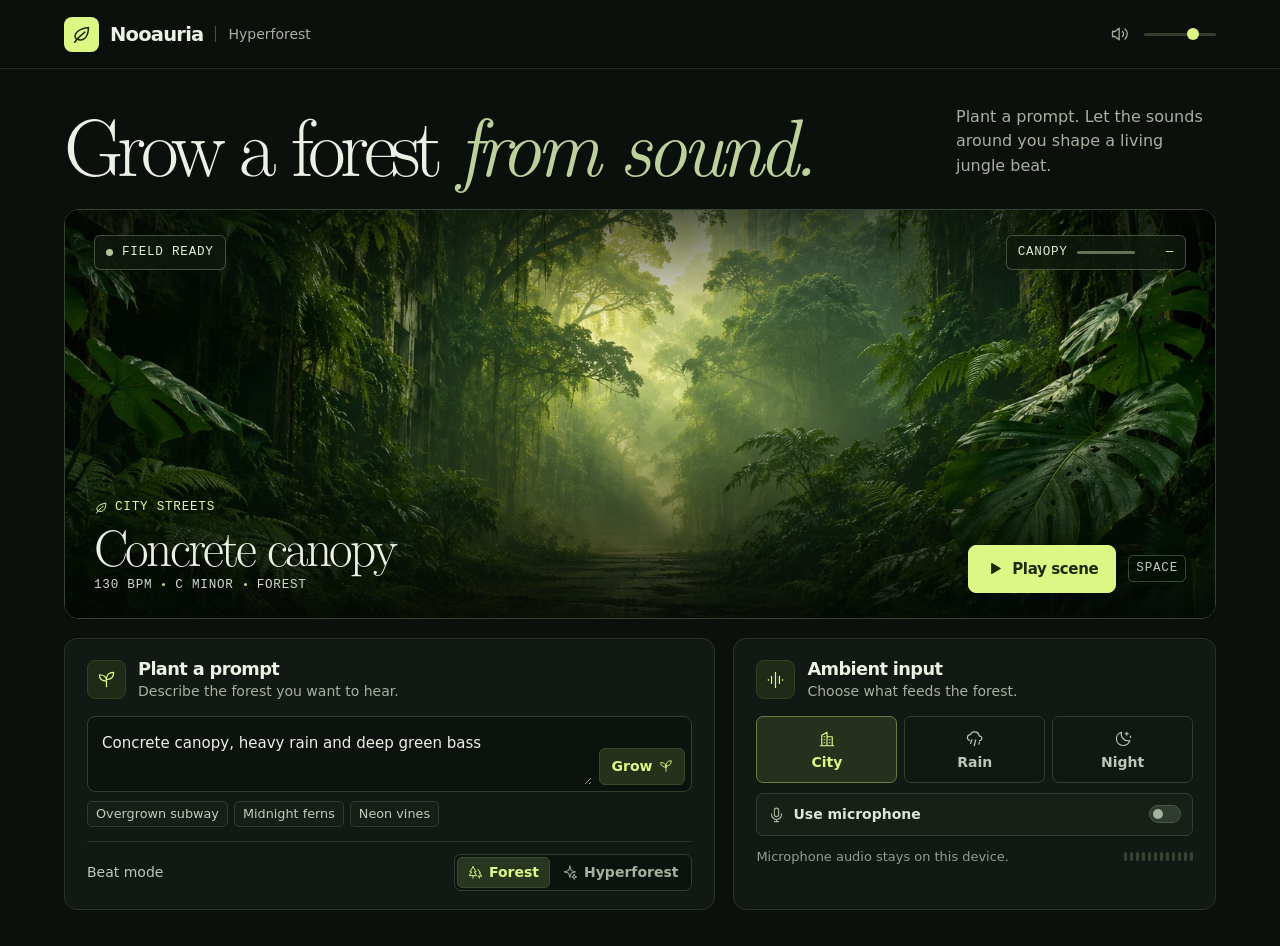
==== app/src/main/assets/web/hyperforest/index.html @ 7d936c53 "Add Hyperforest to Nooauria" ====
<!doctype html>
<html lang="en">
<head>
  <meta charset="utf-8">
  <meta name="viewport" content="width=device-width, initial-scale=1">
  <meta name="color-scheme" content="dark">
  <meta name="theme-color" content="#0c100d">
  <meta name="description" content="Grow an evolving jungle beat from a text prompt and the sounds around you.">
  <title>Hyperforest — Nooauria</title>
  <link rel="icon" href="./mark.svg" type="image/svg+xml">
  <link rel="stylesheet" href="./style.css">
  <script type="module" src="./app.js"></script>
</head>
<body>
  <svg class="symbols" xmlns="http://www.w3.org/2000/svg" aria-hidden="true">
    <symbol id="i-leaf" viewBox="0 0 24 24"><path d="M6 18c-4-5 0-11 13-13 0 11-6 15-11 13m-4 3c4-6 7-8 11-11"/></symbol>
    <symbol id="i-sound" viewBox="0 0 24 24"><path d="M11 5 6 9H3v6h3l5 4V5Zm4 4a4 4 0 0 1 0 6m3-9a8 8 0 0 1 0 12"/></symbol>
    <symbol id="i-mute" viewBox="0 0 24 24"><path d="M11 5 6 9H3v6h3l5 4V5Zm5 4 5 6m0-6-5 6"/></symbol>
    <symbol id="i-play" viewBox="0 0 24 24"><path d="m8 5 12 7-12 7V5Z" fill="currentColor" stroke-linejoin="round"/></symbol>
    <symbol id="i-pause" viewBox="0 0 24 24"><path d="M9 5v14M15 5v14" stroke-width="3" stroke-linecap="round"/></symbol>
    <symbol id="i-sprout" viewBox="0 0 24 24"><path d="M12 21v-9m0 2C12 8 8 6 3 6c0 6 4 8 9 8Zm0-2c0-6 3-9 9-9 0 6-3 9-9 9Z"/></symbol>
    <symbol id="i-wave" viewBox="0 0 24 24"><path d="M3 12v1m4-5v9m5-14v19m5-14v9m4-5v1"/></symbol>
    <symbol id="i-city" viewBox="0 0 24 24"><path d="M3 21h18M5 21V7l7-4v18m0-12h7v12M8 9h1m-1 4h1m-1 4h1m6-4h1m-1 4h1"/></symbol>
    <symbol id="i-rain" viewBox="0 0 24 24"><path d="M5 14a4 4 0 0 1 1-7.9 6 6 0 0 1 11.5 2A3 3 0 1 1 18 14M8 13l-2 5m7-5-2 8m7-5-1 3"/></symbol>
    <symbol id="i-night" viewBox="0 0 24 24"><path d="M21 14A9 9 0 0 1 10 3a9 9 0 1 0 11 11ZM17 3v4m-2-2h4m3 3v2"/></symbol>
    <symbol id="i-mic" viewBox="0 0 24 24"><rect x="9" y="3" width="6" height="12" rx="3"/><path d="M5 11v1a7 7 0 0 0 14 0v-1m-7 8v3m-3 0h6"/></symbol>
    <symbol id="i-trees" viewBox="0 0 24 24"><path d="m8 3-5 8h3l-4 6h12l-4-6h3L8 3Zm0 14v4m8-14 4 6h-2l4 5h-6m2 0v3"/></symbol>
    <symbol id="i-spark" viewBox="0 0 24 24"><path d="M11 2 9 9l-7 2 7 2 2 7 2-7 7-2-7-2-2-7Zm7 13 1 3 3 1-3 1-1 3-1-3-3-1 3-1 1-3Z"/></symbol>
  </svg>

  <header class="topbar">
    <div class="topbar-inner">
      <nav class="brand-path" aria-label="Nooauria">
        <a class="brand" href="../" aria-label="Return to Nooauria">
          <span class="brand-mark"><svg class="icon"><use href="#i-leaf"/></svg></span>
          <span>Nooauria</span>
        </a>
        <span class="instrument-name">Hyperforest</span>
      </nav>
      <div class="audio-control">
        <button type="button" id="sound-toggle" class="icon-button" aria-label="Mute audio" aria-pressed="false">
          <svg class="icon"><use id="sound-icon" href="#i-sound"/></svg>
        </button>
        <input id="volume" type="range" min="0" max="100" value="72" aria-label="Output volume">
      </div>
    </div>
  </header>

  <main class="shell">
    <section class="intro" aria-labelledby="page-title">
      <h1 id="page-title">Grow a forest <em>from sound.</em></h1>
      <p>Plant a prompt. Let the sounds around you shape a living jungle beat.</p>
    </section>

    <section class="scene" id="scene" aria-label="Sound-reactive forest">
      <div class="scene-layer city-layer"></div>
      <div class="scene-layer forest-layer"></div>
      <div class="scene-shade"></div>
      <canvas id="field-canvas" aria-hidden="true"></canvas>

      <div class="scene-top">
        <div class="field-status"><span class="status-light"></span><span id="field-status" role="status">Field ready</span></div>
        <div class="growth-display">
          <span>Canopy</span>
          <div class="growth-track" aria-hidden="true"><div id="growth-fill"></div></div>
          <span id="growth-value">—</span>
        </div>
      </div>
      <div class="scene-bottom">
        <div class="scene-info">
          <div class="scene-kicker"><svg class="icon"><use href="#i-leaf"/></svg><span id="field-input">City streets</span></div>
          <h2 id="scene-title">Concrete canopy</h2>
          <div class="scene-stats">
            <span id="scene-bpm"></span><span id="scene-key"></span><span id="scene-mode">Forest</span>
          </div>
        </div>
        <div class="transport">
          <button type="button" class="primary transport-button" id="play-button">
            <svg class="icon"><use id="play-icon" href="#i-play"/></svg><span id="play-label">Play scene</span>
          </button>
          <span class="keyboard-hint" aria-hidden="true"><kbd>Space</kbd></span>
        </div>
      </div>
    </section>
    <p id="transport-error" class="error transport-error" role="status" hidden></p>

    <div class="studio">
      <section class="panel seed-panel" aria-labelledby="seed-heading">
        <div class="panel-heading">
          <div class="panel-icon"><svg class="icon"><use href="#i-sprout"/></svg></div>
          <div><h2 id="seed-heading">Plant a prompt</h2><p>Describe the forest you want to hear.</p></div>
        </div>
        <form id="seed-form">
          <div class="seed-entry">
            <label class="sr-only" for="prompt">Forest prompt</label>
            <textarea id="prompt" rows="2" maxlength="240" placeholder="Describe your forest…" required>Concrete canopy, heavy rain and deep green bass</textarea>
            <button class="seed-button" type="submit">Grow <svg class="icon"><use href="#i-sprout"/></svg></button>
          </div>
          <div class="prompt-presets" aria-label="Example prompts">
            <button type="button" data-prompt="An overgrown subway in a thunderstorm, heavy bass and chopped breaks">Overgrown subway</button>
            <button type="button" data-prompt="Bioluminescent ferns at midnight, soft birdsong and a deep rolling bass">Midnight ferns</button>
            <button type="button" data-prompt="Neon vines across the city, rapid jungle breaks and bright synths">Neon vines</button>
          </div>
        </form>
        <div class="mode-row">
          <span class="control-label" id="mode-label">Beat mode</span>
          <div class="mode-switch" role="group" aria-labelledby="mode-label">
            <button type="button" data-mode="forest" aria-pressed="true"><svg class="icon"><use href="#i-trees"/></svg>Forest</button>
            <button type="button" data-mode="hyperforest" aria-pressed="false"><svg class="icon"><use href="#i-spark"/></svg>Hyperforest</button>
          </div>
        </div>
      </section>

      <section class="panel input-panel" aria-labelledby="input-heading">
        <div class="panel-heading">
          <div class="panel-icon"><svg class="icon"><use href="#i-wave"/></svg></div>
          <div><h2 id="input-heading">Ambient input</h2><p>Choose what feeds the forest.</p></div>
        </div>
        <div class="sources" role="group" aria-label="Ambient input source">
          <button type="button" class="source" data-input="city" aria-pressed="true"><svg class="icon"><use href="#i-city"/></svg><span>City</span></button>
          <button type="button" class="source" data-input="rain" aria-pressed="false"><svg class="icon"><use href="#i-rain"/></svg><span>Rain</span></button>
          <button type="button" class="source" data-input="night" aria-pressed="false"><svg class="icon"><use href="#i-night"/></svg><span>Night</span></button>
        </div>

        <button type="button" id="mic-button" class="mic-button" data-input="mic" aria-pressed="false">
          <span class="mic-label"><svg class="icon"><use href="#i-mic"/></svg><span>Use microphone</span></span>
          <span id="mic-switch" class="switch" aria-hidden="true"></span>
        </button>
        <div class="input-details">
          <span id="input-description">Microphone audio stays on this device.</span>
          <div id="input-meter" class="input-meter" aria-hidden="true"><i></i><i></i><i></i><i></i><i></i><i></i><i></i><i></i><i></i><i></i><i></i><i></i></div>
        </div>
        <p id="input-error" class="error" role="status" hidden></p>
      </section>
    </div>
    <p class="sr-only" id="announcement" role="status"></p>
  </main>
</body>
</html>
---- app/src/main/assets/web/hyperforest/style.css ----
@font-face {
  font-family: "Canopy Serif";
  src: url("./lmroman17-regular.otf") format("opentype");
  font-style: normal;
  font-weight: 400;
  font-display: swap;
}

@font-face {
  font-family: "Canopy Serif";
  src: url("./lmroman12-italic.otf") format("opentype");
  font-style: italic;
  font-weight: 400;
  font-display: swap;
}

:root {
  color-scheme: dark;
  --bg: #0c100d;
  --panel: #121813;
  --field: #0c120d;
  --line: #29322a;
  --ink: #edf0e5;
  --muted: #a8b0a1;
  --subtle: #929d8f;
  --lime: #ddf784;
  --lime-ink: #20290f;
  --serif: "Canopy Serif", Georgia, serif;
  --mono: "SFMono-Regular", Consolas, "Liberation Mono", monospace;
  --sans: "Inter", "Segoe UI", system-ui, sans-serif;
}

*, *::before, *::after { box-sizing: border-box; }
body { margin: 0; min-width: 280px; background: var(--bg); color: var(--ink); font-family: var(--sans); }
button, input, textarea { font: inherit; }
button { color: inherit; cursor: pointer; }
button:disabled { cursor: wait; opacity: .65; }
button:focus-visible, a:focus-visible, textarea:focus-visible, input:focus-visible {
  outline: 2px solid var(--lime);
  outline-offset: 3px;
}
button, a, input { -webkit-tap-highlight-color: transparent; }
[hidden] { display: none !important; }
.symbols { position: absolute; width: 0; height: 0; overflow: hidden; }
.icon { flex: none; width: 20px; height: 20px; fill: none; stroke: currentColor; stroke-width: 1.55; stroke-linecap: round; stroke-linejoin: round; }
.sr-only { position: absolute; width: 1px; height: 1px; margin: -1px; padding: 0; overflow: hidden; clip-path: inset(50%); white-space: nowrap; }

.topbar { border-bottom: 1px solid #202821; }
.topbar-inner, .shell { max-width: 1440px; margin: 0 auto; padding-inline: clamp(22px, 5vw, 74px); }
.topbar-inner { display: flex; align-items: center; justify-content: space-between; min-height: 68px; }
.brand-path { display: flex; align-items: center; gap: 12px; }
.brand { display: inline-flex; align-items: center; gap: 11px; color: var(--ink); text-decoration: none; font-weight: 700; letter-spacing: -.04em; font-size: 1.22rem; }
.brand:hover { color: var(--lime); }
.instrument-name { border-left: 1px solid #46533f; padding-left: 12px; color: var(--muted); font-size: .875rem; }
.brand-mark { color: var(--lime-ink); background: var(--lime); width: 35px; height: 35px; display: grid; place-items: center; border-radius: 8px; }
.brand-mark .icon { width: 22px; height: 22px; stroke-width: 1.7; }
.audio-control { display: flex; align-items: center; gap: 6px; }
.icon-button { display: grid; place-items: center; width: 36px; height: 36px; padding: 0; border: 0; border-radius: 7px; background: transparent; color: var(--muted); }
.icon-button:hover { color: var(--lime); background: #1b2319; }
#volume { width: 72px; margin: 0; cursor: pointer; accent-color: var(--lime); }
#volume::-webkit-slider-runnable-track { background: #333e2d; height: 3px; border-radius: 3px; }
#volume::-webkit-slider-thumb { appearance: none; margin-top: -5px; }
#volume { appearance: none; height: 26px; background: transparent; }
#volume::-webkit-slider-thumb { width: 12px; height: 12px; background: var(--lime); border-radius: 50%; }
#volume::-moz-range-track { background: #333e2d; height: 3px; border-radius: 3px; }
#volume::-moz-range-thumb { width: 12px; height: 12px; background: var(--lime); border: 0; border-radius: 50%; }

.shell { padding-bottom: 36px; }
.intro { min-height: 140px; display: flex; justify-content: space-between; align-items: flex-end; gap: 26px; padding: 29px 0 27px; }
.intro h1 { margin: 0; font: 400 clamp(3.1rem, 6.4vw, 6.1rem)/.95 var(--serif); letter-spacing: -.07em; }
.intro h1 em { color: #bed09b; font-weight: 400; }
.intro p { max-width: 260px; margin: 0 0 4px; font-size: 1rem; line-height: 1.53; color: var(--muted); text-wrap: pretty; }

.scene { --canopy: .9; position: relative; isolation: isolate; height: clamp(365px, 32vw, 444px); border: 1px solid #354234; border-radius: 15px; overflow: hidden; background: #17251a; }
.scene-layer, .scene-shade, #field-canvas { position: absolute; inset: 0; width: 100%; height: 100%; }
.scene-layer { background-size: cover; background-position: center 54%; }
.city-layer { z-index: -4; background-color: #172726; background-image: url("./city.webp"); }
.forest-layer { z-index: -3; opacity: var(--canopy); background-color: #293c20; background-image: url("./forest.webp"); }
.scene-shade { z-index: -2; background: linear-gradient(0deg, rgba(3, 8, 4, .91), rgba(4, 10, 5, .62) 19%, transparent 53%), linear-gradient(180deg, rgba(4, 10, 5, .64), transparent 27%), linear-gradient(90deg, rgba(4, 10, 5, .29), transparent 40%); }
#field-canvas { z-index: -1; pointer-events: none; }
.scene-top, .scene-bottom { position: absolute; left: 29px; right: 29px; display: flex; justify-content: space-between; }
.scene-top { top: 25px; gap: 8px; align-items: flex-start; }
.field-status, .growth-display { display: flex; align-items: center; gap: 9px; border: 1px solid #d8eac845; border-radius: 6px; background: #10190ed1; min-height: 35px; color: #e5ecd9; padding: 0 11px; }
.field-status, .growth-display, .scene-kicker, .scene-stats, .keyboard-hint { font-family: var(--mono); font-size: .79rem; line-height: 1; letter-spacing: .06em; text-transform: uppercase; }
.status-light { width: 7px; height: 7px; border-radius: 50%; background: #b3c598; }
.scene[data-playing="true"] .status-light { background: var(--lime); box-shadow: 0 0 11px #d8ff74a2; }
.growth-display { color: #dde9d2; }
.growth-track { width: 58px; height: 3px; border-radius: 3px; background: #637255; overflow: hidden; }
#growth-fill { width: 0; height: 100%; background: var(--lime); }
#growth-value { min-width: 4ch; text-align: right; color: var(--lime); }
.scene-bottom { align-items: flex-end; gap: 18px; bottom: 25px; }
.scene-info { min-width: 0; }
.scene-kicker { display: flex; align-items: center; gap: 6px; color: #e0f4b2; }
.scene-kicker .icon { width: 15px; height: 15px; }
.scene h2 { margin: 6px 0 7px; font: 400 clamp(2.3rem, 4vw, 4rem)/.95 var(--serif); letter-spacing: -.055em; overflow-wrap: anywhere; text-wrap: balance; }
.scene-stats { display: flex; align-items: center; gap: 10px; flex-wrap: wrap; color: #d0d9ca; line-height: 1.25; }
.scene-stats span:empty { display: none; }
.scene-stats span:not(:empty) + span::before { content: ""; display: inline-block; width: 3px; height: 3px; margin-right: 10px; border-radius: 50%; background: #c2d49b; vertical-align: middle; }
.transport { display: flex; align-items: center; flex-shrink: 0; gap: 12px; }
.primary { background: var(--lime); color: var(--lime-ink); border: 1px solid var(--lime); }
.primary:hover { background: #ebffa6; border-color: #ebffa6; }
.transport-button { display: inline-flex; align-items: center; justify-content: center; gap: 9px; min-width: 142px; min-height: 48px; padding: 0 17px; font-size: .94rem; font-weight: 700; letter-spacing: -.025em; border-radius: 8px; }
.transport-button .icon { width: 17px; height: 17px; }
.keyboard-hint { color: #c1cbb6; }
.keyboard-hint kbd { display: inline-block; font: inherit; padding: 6px 7px; border: 1px solid #d2e4c043; border-radius: 5px; }

.studio { display: grid; grid-template-columns: minmax(0, 1.35fr) minmax(0, 1fr); gap: 18px; margin-top: 19px; }
.panel { background: var(--panel); border: 1px solid var(--line); border-radius: 13px; padding: 20px 22px 18px; min-width: 0; }
.panel-heading { display: flex; align-items: center; gap: 12px; margin-bottom: 15px; }
.panel-icon { display: grid; place-items: center; flex: 0 0 39px; height: 39px; background: #202a17; color: var(--lime); border: 1px solid #343f26; border-radius: 8px; }
.panel-icon .icon { width: 19px; height: 19px; }
.panel h2 { margin: 0 0 3px; font-size: 1.11rem; line-height: 1.13; letter-spacing: -.035em; font-weight: 650; }
.panel p:not(.error) { margin: 0; color: var(--muted); font-size: .875rem; line-height: 1.35; }
.seed-entry { display: flex; gap: 7px; background: var(--field); border: 1px solid #333e33; border-radius: 8px; padding: 6px; align-items: stretch; }
.seed-entry:focus-within { border-color: #91a663; }
.seed-entry textarea { display: block; width: 100%; min-width: 0; min-height: 43px; resize: vertical; margin: 0; background: none; border: 0; color: var(--ink); font-size: .94rem; line-height: 1.4; padding: 10px 8px; }
.seed-entry textarea:focus { outline: none; }
.seed-entry textarea::placeholder { color: var(--subtle); }
.seed-button { display: inline-flex; align-items: center; gap: 7px; align-self: flex-end; color: var(--lime); background: #26311c; border: 1px solid #3a4929; border-radius: 6px; font-weight: 640; font-size: .875rem; padding: 0 11px; height: 37px; }
.seed-button .icon { height: 14px; width: 14px; }
.seed-button:hover { border-color: #72864c; background: #334124; }
.prompt-presets { display: flex; flex-wrap: wrap; gap: 6px; margin-top: 9px; }
.prompt-presets button { color: #c2cbbc; background: #171e17; border: 1px solid #303a30; border-radius: 5px; padding: 5px 8px; font-size: .8rem; line-height: 1.1; }
.prompt-presets button:hover { color: var(--lime); border-color: #69784d; }
.mode-row { display: flex; justify-content: space-between; align-items: center; gap: 10px; border-top: 1px solid #283228; padding-top: 12px; margin-top: 14px; }
.control-label { color: #bfc8ba; font-size: .875rem; font-weight: 500; }
.mode-switch { display: flex; gap: 2px; border: 1px solid #313d2e; border-radius: 7px; background: var(--field); padding: 2px; }
.mode-switch button { display: flex; align-items: center; gap: 6px; min-height: 31px; padding: 0 10px; border-radius: 5px; color: var(--muted); border: 1px solid transparent; background: transparent; font-size: .875rem; font-weight: 550; }
.mode-switch button:hover { color: var(--lime); }
.mode-switch button[aria-pressed="true"] { color: var(--lime); background: #28351f; border-color: #3c4b2d; }
.mode-switch .icon { width: 15px; height: 15px; }

.sources { display: grid; grid-template-columns: repeat(3, minmax(0, 1fr)); gap: 7px; margin-bottom: 10px; }
.source { display: flex; flex-direction: column; align-items: center; justify-content: center; gap: 7px; min-height: 67px; padding: 5px; color: #bcc7b9; background: #111811; border: 1px solid #313b31; border-radius: 7px; font-size: .875rem; line-height: 1; font-weight: 560; }
.source:hover { color: var(--lime); border-color: #69784d; }
.source[aria-pressed="true"] { background: #26311d; color: var(--lime); border-color: #687c41; }
.source .icon { height: 18px; width: 18px; }
.mic-button { display: flex; justify-content: space-between; align-items: center; gap: 10px; min-height: 43px; width: 100%; padding: 0 11px; border: 1px solid #343d33; border-radius: 7px; color: #dce5d8; background: #171f17; font-size: .875rem; font-weight: 550; text-align: left; }
.mic-button:hover { border-color: #687951; }
.mic-label { display: inline-flex; align-items: center; gap: 8px; }
.mic-label .icon { width: 17px; height: 17px; color: #a8b79d; }
.switch { width: 32px; height: 18px; background: #303b30; border: 1px solid #485746; border-radius: 10px; }
.switch::before { content: ""; display: block; margin: 3px; width: 10px; height: 10px; border-radius: 50%; background: #a5b2a0; transition: transform .18s ease; }
.mic-button[aria-pressed="true"] .switch { background: #52633b; border-color: #879e62; }
.mic-button[aria-pressed="true"] .switch::before { background: var(--lime); transform: translateX(14px); }
.input-details { display: flex; justify-content: space-between; align-items: center; gap: 12px; padding-top: 12px; color: var(--subtle); font-size: .81rem; line-height: 1.35; }
.input-meter { display: flex; align-items: center; gap: 3px; }
.input-meter i { width: 3px; height: 9px; border-radius: 2px; background: #364234; }
.input-meter i.active { background: #b1ce70; box-shadow: 0 0 6px #b1ce7040; }
.error { margin: 10px 0 0; font-size: .875rem; color: #ffd7a3; line-height: 1.4; }
.transport-error { padding: 10px 12px; border: 1px solid #635439; border-radius: 6px; background: #2b2314; }

@media (max-width: 900px) {
  .intro { gap: 18px; }
  .intro p { max-width: 220px; }
  .studio { gap: 12px; }
  .panel { padding-inline: 16px; }
  .input-details { gap: 7px; }
}

@media (max-width: 720px) {
  .topbar-inner { min-height: 59px; }
  .intro { min-height: 0; display: block; padding: 25px 0 22px; }
  .intro h1 { max-width: 12ch; font-size: clamp(3.1rem, 10vw, 4.7rem); }
  .intro p { max-width: 370px; margin: 11px 0 0; }
  .scene { height: clamp(330px, 65vw, 410px); }
  .scene-top, .scene-bottom { left: 15px; right: 15px; }
  .scene-top { top: 15px; }
  .scene-bottom { bottom: 16px; }
  .keyboard-hint { display: none; }
  .studio { grid-template-columns: 1fr; margin-top: 13px; }
}

@media (max-width: 430px) {
  .topbar-inner, .shell { padding-inline: 15px; }
  .brand-path, .brand { gap: 7px; }
  .instrument-name { padding-left: 7px; }
  #volume { width: 47px; }
  .scene-layer { background-position: 55% 50%; }
  .scene-bottom { flex-direction: column; align-items: flex-start; gap: 14px; }
  .scene h2 { font-size: clamp(2rem, 10vw, 2.75rem); }
  .transport-button { min-height: 42px; min-width: 123px; }
  .growth-track { width: 35px; }
  .field-status, .growth-display { padding-inline: 8px; gap: 6px; font-size: .75rem; }
  .mode-row { gap: 6px; }
  .mode-switch button { padding-inline: 7px; }
}

@media (prefers-reduced-motion: reduce) {
  *, *::before, *::after { transition-duration: 0s !important; }
}

@media (max-width: 350px) {
  .brand { font-size: 1.06rem; }
  .brand-mark { width: 29px; height: 29px; }
  .instrument-name { font-size: .8rem; }
  .audio-control { gap: 3px; }
  .audio-control .icon-button { width: 30px; }
  #volume { width: 30px; }
}
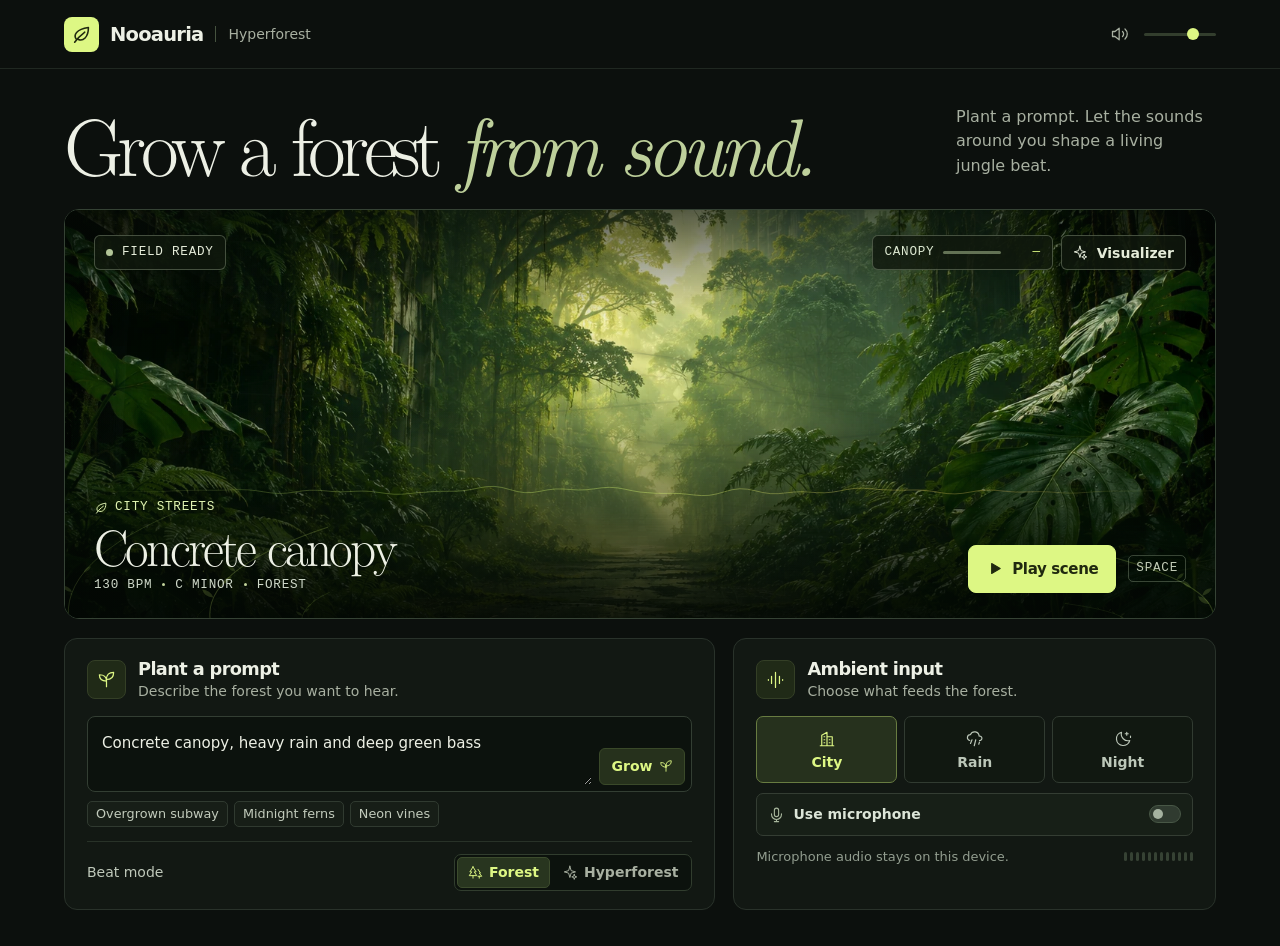
==== commit ac5f106f: "Add audio-reactive Hyperforest shader" ====
--- a/app/src/main/assets/web/hyperforest/index.html
+++ b/app/src/main/assets/web/hyperforest/index.html
@@ -55,15 +55,27 @@
     <section class="scene" id="scene" aria-label="Sound-reactive forest">
       <div class="scene-layer city-layer"></div>
       <div class="scene-layer forest-layer"></div>
+      <canvas id="auriscape-canvas" aria-hidden="true"></canvas>
       <div class="scene-shade"></div>
       <canvas id="field-canvas" aria-hidden="true"></canvas>
 
       <div class="scene-top">
         <div class="field-status"><span class="status-light"></span><span id="field-status" role="status">Field ready</span></div>
-        <div class="growth-display">
-          <span>Canopy</span>
-          <div class="growth-track" aria-hidden="true"><div id="growth-fill"></div></div>
-          <span id="growth-value">—</span>
+        <div class="scene-controls">
+          <div class="growth-display">
+            <span>Canopy</span>
+            <div class="growth-track" aria-hidden="true"><div id="growth-fill"></div></div>
+            <span id="growth-value">—</span>
+          </div>
+          <button class="visualizer-toggle" id="visualizer-toggle" type="button" aria-pressed="false" aria-controls="visualizer-signals">
+            <svg class="icon" aria-hidden="true"><use href="#i-spark"/></svg>Visualizer
+          </button>
+          <div class="visualizer-signals" id="visualizer-signals" hidden>
+            <label for="ambient-signal">Ambient</label>
+            <meter id="ambient-signal" min="0" max="1" value="0"></meter>
+            <label for="auriscape-signal">Auriscape</label>
+            <meter id="auriscape-signal" min="0" max="1" value="0"></meter>
+          </div>
         </div>
       </div>
       <div class="scene-bottom">
--- a/app/src/main/assets/web/hyperforest/style.css
+++ b/app/src/main/assets/web/hyperforest/style.css
@@ -72,16 +72,43 @@
 .intro p { max-width: 260px; margin: 0 0 4px; font-size: 1rem; line-height: 1.53; color: var(--muted); text-wrap: pretty; }
 
 .scene { --canopy: .9; position: relative; isolation: isolate; height: clamp(365px, 32vw, 444px); border: 1px solid #354234; border-radius: 15px; overflow: hidden; background: #17251a; }
-.scene-layer, .scene-shade, #field-canvas { position: absolute; inset: 0; width: 100%; height: 100%; }
+.scene[data-visualizer="true"] { height: clamp(420px, 68vh, 660px); border-color: #64744b; }
+.scene-layer, .scene-shade, #auriscape-canvas, #field-canvas { position: absolute; inset: 0; width: 100%; height: 100%; }
 .scene-layer { background-size: cover; background-position: center 54%; }
-.city-layer { z-index: -4; background-color: #172726; background-image: url("./city.webp"); }
-.forest-layer { z-index: -3; opacity: var(--canopy); background-color: #293c20; background-image: url("./forest.webp"); }
+.city-layer { z-index: -5; background-color: #172726; background-image: url("./city.webp"); }
+.forest-layer { z-index: -4; opacity: var(--canopy); background-color: #293c20; background-image: url("./forest.webp"); }
+#auriscape-canvas { z-index: -3; pointer-events: none; }
 .scene-shade { z-index: -2; background: linear-gradient(0deg, rgba(3, 8, 4, .91), rgba(4, 10, 5, .62) 19%, transparent 53%), linear-gradient(180deg, rgba(4, 10, 5, .64), transparent 27%), linear-gradient(90deg, rgba(4, 10, 5, .29), transparent 40%); }
 #field-canvas { z-index: -1; pointer-events: none; }
 .scene-top, .scene-bottom { position: absolute; left: 29px; right: 29px; display: flex; justify-content: space-between; }
 .scene-top { top: 25px; gap: 8px; align-items: flex-start; }
-.field-status, .growth-display { display: flex; align-items: center; gap: 9px; border: 1px solid #d8eac845; border-radius: 6px; background: #10190ed1; min-height: 35px; color: #e5ecd9; padding: 0 11px; }
+.scene-controls { position: relative; display: flex; flex-wrap: wrap; justify-content: flex-end; gap: 8px; }
+.field-status, .growth-display, .visualizer-toggle { display: flex; align-items: center; gap: 9px; border: 1px solid #d8eac845; border-radius: 6px; background: #10190ed1; min-height: 35px; color: #e5ecd9; padding: 0 11px; white-space: nowrap; }
 .field-status, .growth-display, .scene-kicker, .scene-stats, .keyboard-hint { font-family: var(--mono); font-size: .79rem; line-height: 1; letter-spacing: .06em; text-transform: uppercase; }
+.visualizer-toggle { font-size: .875rem; font-weight: 600; }
+.visualizer-toggle .icon { width: 15px; height: 15px; }
+.visualizer-toggle:hover, .visualizer-toggle[aria-pressed="true"] { color: var(--lime); background: #26331cf0; border-color: #a1b7669e; }
+.visualizer-signals {
+  position: absolute;
+  top: calc(100% + 8px);
+  right: 0;
+  display: grid;
+  grid-template-columns: 1fr 64px;
+  align-items: center;
+  gap: 9px 13px;
+  padding: 10px 11px;
+  border: 1px solid #d8eac845;
+  border-radius: 6px;
+  background: #10190ee8;
+  color: var(--ink);
+  font: .81rem/1.2 var(--mono);
+}
+.visualizer-signals meter { width: 100%; height: 6px; border: 0; border-radius: 3px; background: #455241; }
+.visualizer-signals meter::-webkit-meter-bar { border: 0; background: #455241; box-shadow: none; }
+.visualizer-signals meter::-webkit-meter-optimum-value { border-radius: 3px; background: var(--signal); }
+.visualizer-signals meter::-moz-meter-bar { border-radius: 3px; background: var(--signal); }
+#ambient-signal { --signal: #83ddbc; }
+#auriscape-signal { --signal: #e4ec90; }
 .status-light { width: 7px; height: 7px; border-radius: 50%; background: #b3c598; }
 .scene[data-playing="true"] .status-light { background: var(--lime); box-shadow: 0 0 11px #d8ff74a2; }
 .growth-display { color: #dde9d2; }
@@ -182,6 +209,7 @@
   .transport-button { min-height: 42px; min-width: 123px; }
   .growth-track { width: 35px; }
   .field-status, .growth-display { padding-inline: 8px; gap: 6px; font-size: .75rem; }
+  .scene-controls { flex-direction: column; align-items: flex-end; }
   .mode-row { gap: 6px; }
   .mode-switch button { padding-inline: 7px; }
 }
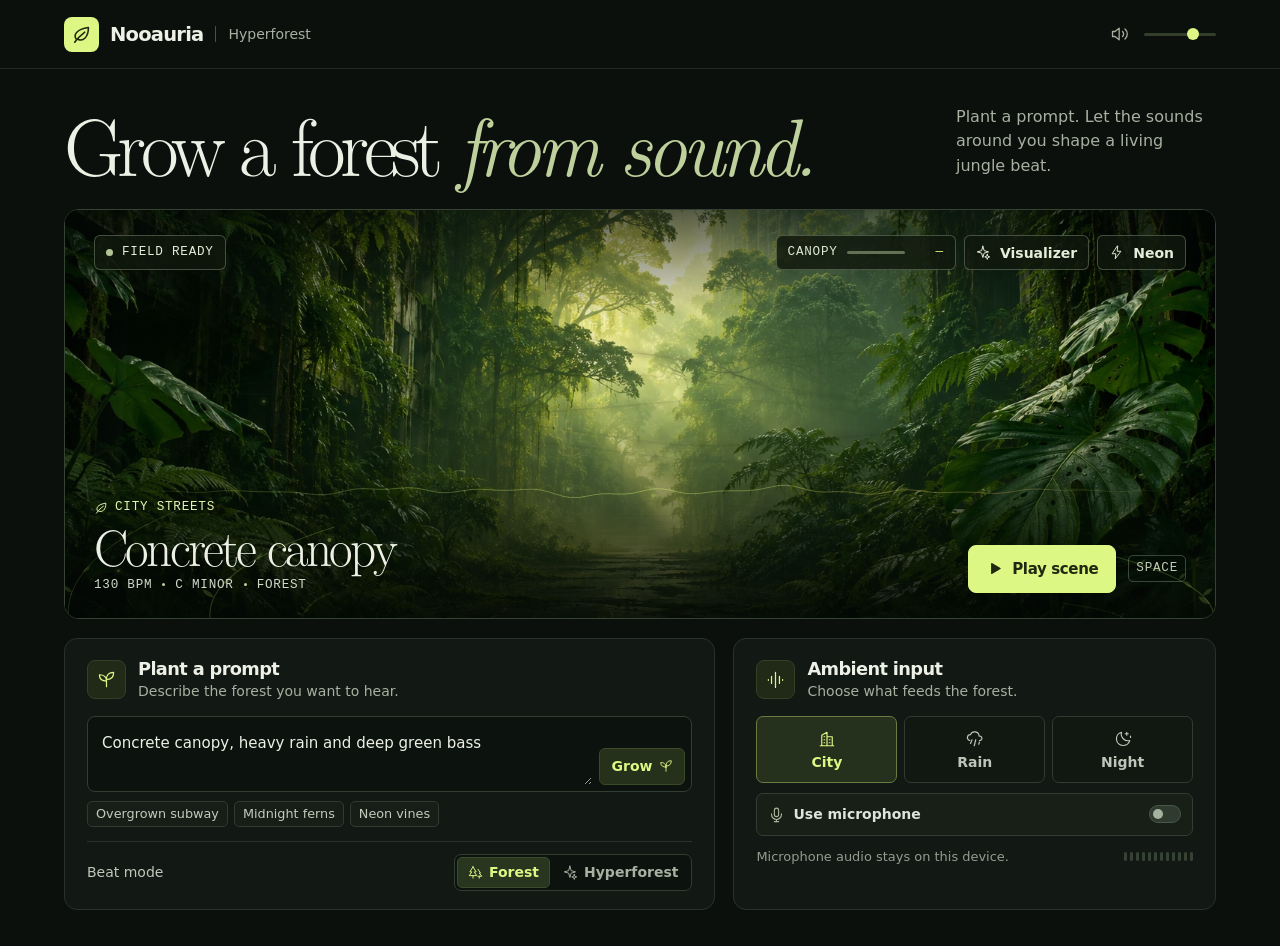
==== commit ee4500f8: "Add beat-synced Neon ecosystem to Hyperforest" ====
--- a/app/src/main/assets/web/hyperforest/index.html
+++ b/app/src/main/assets/web/hyperforest/index.html
@@ -26,6 +26,7 @@
     <symbol id="i-mic" viewBox="0 0 24 24"><rect x="9" y="3" width="6" height="12" rx="3"/><path d="M5 11v1a7 7 0 0 0 14 0v-1m-7 8v3m-3 0h6"/></symbol>
     <symbol id="i-trees" viewBox="0 0 24 24"><path d="m8 3-5 8h3l-4 6h12l-4-6h3L8 3Zm0 14v4m8-14 4 6h-2l4 5h-6m2 0v3"/></symbol>
     <symbol id="i-spark" viewBox="0 0 24 24"><path d="M11 2 9 9l-7 2 7 2 2 7 2-7 7-2-7-2-2-7Zm7 13 1 3 3 1-3 1-1 3-1-3-3-1 3-1 1-3Z"/></symbol>
+    <symbol id="i-bolt" viewBox="0 0 24 24"><path d="m13 2-8 12h6l-1 8 9-12h-6l1-8Z"/></symbol>
   </svg>
 
   <header class="topbar">
@@ -67,9 +68,15 @@
             <div class="growth-track" aria-hidden="true"><div id="growth-fill"></div></div>
             <span id="growth-value">—</span>
           </div>
-          <button class="visualizer-toggle" id="visualizer-toggle" type="button" aria-pressed="false" aria-controls="visualizer-signals">
-            <svg class="icon" aria-hidden="true"><use href="#i-spark"/></svg>Visualizer
-          </button>
+          <div class="visualizer-buttons">
+            <button class="visualizer-toggle" id="visualizer-toggle" type="button" aria-pressed="false" aria-controls="visualizer-signals">
+              <svg class="icon" aria-hidden="true"><use href="#i-spark"/></svg>Visualizer
+            </button>
+            <button class="visualizer-toggle neon-toggle" id="neon-toggle" type="button" aria-pressed="false" aria-describedby="neon-description">
+              <svg class="icon" aria-hidden="true"><use href="#i-bolt"/></svg>Neon
+            </button>
+            <span class="sr-only" id="neon-description">Beat-synced neon trails and flashes.</span>
+          </div>
           <div class="visualizer-signals" id="visualizer-signals" hidden>
             <label for="ambient-signal">Ambient</label>
             <meter id="ambient-signal" min="0" max="1" value="0"></meter>
--- a/app/src/main/assets/web/hyperforest/style.css
+++ b/app/src/main/assets/web/hyperforest/style.css
@@ -73,8 +73,10 @@
 
 .scene { --canopy: .9; position: relative; isolation: isolate; height: clamp(365px, 32vw, 444px); border: 1px solid #354234; border-radius: 15px; overflow: hidden; background: #17251a; }
 .scene[data-visualizer="true"] { height: clamp(420px, 68vh, 660px); border-color: #64744b; }
+.scene[data-neon="true"] { border-color: #a46ca9; }
 .scene-layer, .scene-shade, #auriscape-canvas, #field-canvas { position: absolute; inset: 0; width: 100%; height: 100%; }
 .scene-layer { background-size: cover; background-position: center 54%; }
+.scene[data-neon="true"] .scene-layer { filter: brightness(.77) saturate(.88); }
 .city-layer { z-index: -5; background-color: #172726; background-image: url("./city.webp"); }
 .forest-layer { z-index: -4; opacity: var(--canopy); background-color: #293c20; background-image: url("./forest.webp"); }
 #auriscape-canvas { z-index: -3; pointer-events: none; }
@@ -83,11 +85,14 @@
 .scene-top, .scene-bottom { position: absolute; left: 29px; right: 29px; display: flex; justify-content: space-between; }
 .scene-top { top: 25px; gap: 8px; align-items: flex-start; }
 .scene-controls { position: relative; display: flex; flex-wrap: wrap; justify-content: flex-end; gap: 8px; }
+.visualizer-buttons { display: flex; gap: 8px; }
 .field-status, .growth-display, .visualizer-toggle { display: flex; align-items: center; gap: 9px; border: 1px solid #d8eac845; border-radius: 6px; background: #10190ed1; min-height: 35px; color: #e5ecd9; padding: 0 11px; white-space: nowrap; }
 .field-status, .growth-display, .scene-kicker, .scene-stats, .keyboard-hint { font-family: var(--mono); font-size: .79rem; line-height: 1; letter-spacing: .06em; text-transform: uppercase; }
 .visualizer-toggle { font-size: .875rem; font-weight: 600; }
 .visualizer-toggle .icon { width: 15px; height: 15px; }
 .visualizer-toggle:hover, .visualizer-toggle[aria-pressed="true"] { color: var(--lime); background: #26331cf0; border-color: #a1b7669e; }
+.neon-toggle:hover, .neon-toggle[aria-pressed="true"] { color: #ffe0f5; background: #412044; border-color: #d180ce; }
+.neon-toggle[aria-pressed="true"] .icon { filter: drop-shadow(0 0 4px #f476df); }
 .visualizer-signals {
   position: absolute;
   top: calc(100% + 8px);
@@ -225,4 +230,6 @@
   .audio-control { gap: 3px; }
   .audio-control .icon-button { width: 30px; }
   #volume { width: 30px; }
-}
+  .scene-top { flex-wrap: wrap; }
+  .scene-controls { margin-left: auto; }
+}
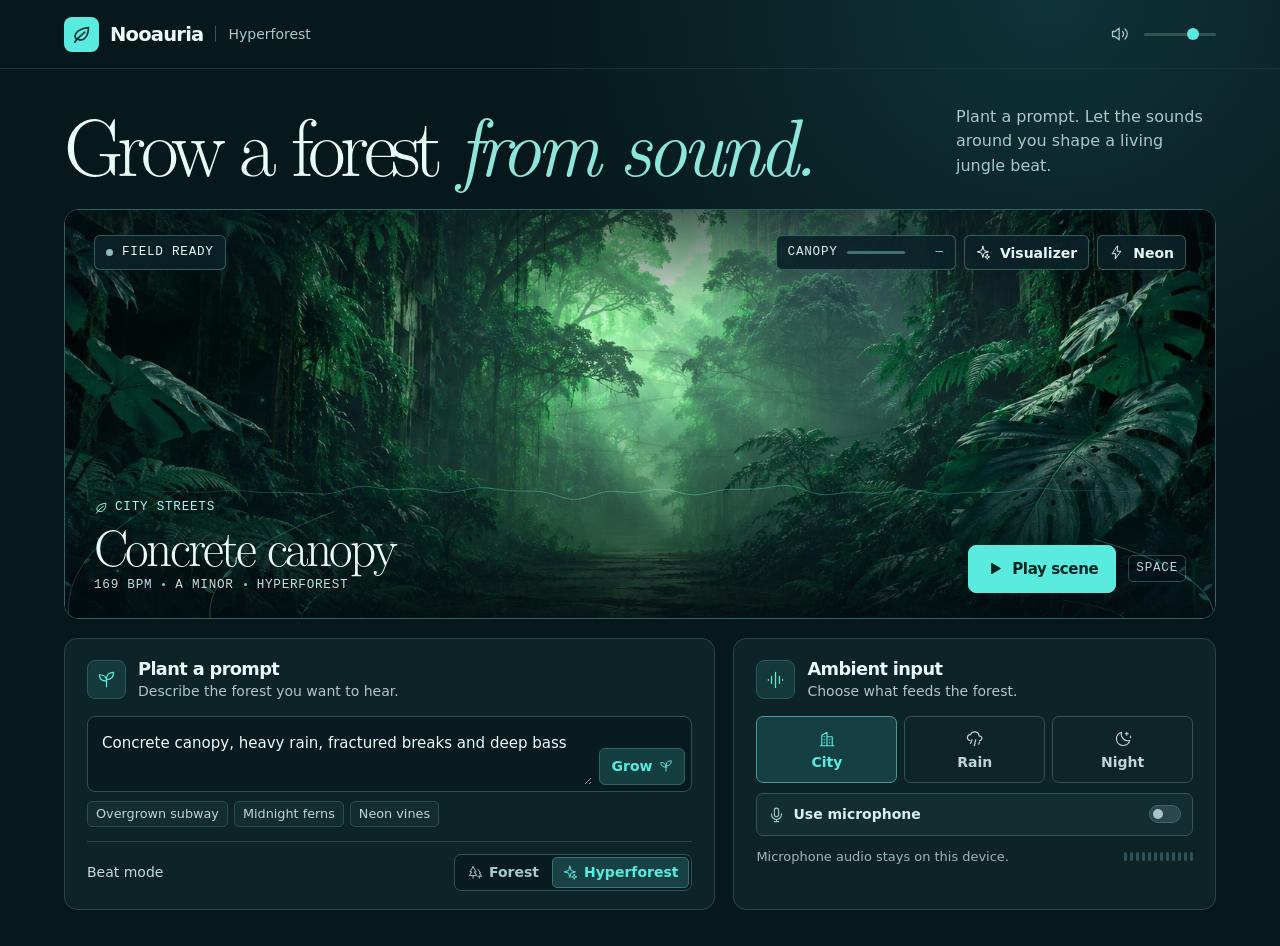
==== commit 395409f1: "Make Nooauria turquoise and evolve Hyperforest beats" ====
--- a/app/src/main/assets/web/hyperforest/index.html
+++ b/app/src/main/assets/web/hyperforest/index.html
@@ -4,7 +4,7 @@
   <meta charset="utf-8">
   <meta name="viewport" content="width=device-width, initial-scale=1">
   <meta name="color-scheme" content="dark">
-  <meta name="theme-color" content="#0c100d">
+  <meta name="theme-color" content="#061819">
   <meta name="description" content="Grow an evolving jungle beat from a text prompt and the sounds around you.">
   <title>Hyperforest — Nooauria</title>
   <link rel="icon" href="./mark.svg" type="image/svg+xml">
@@ -90,7 +90,7 @@
           <div class="scene-kicker"><svg class="icon"><use href="#i-leaf"/></svg><span id="field-input">City streets</span></div>
           <h2 id="scene-title">Concrete canopy</h2>
           <div class="scene-stats">
-            <span id="scene-bpm"></span><span id="scene-key"></span><span id="scene-mode">Forest</span>
+            <span id="scene-bpm"></span><span id="scene-key"></span><span id="scene-mode">Hyperforest</span>
           </div>
         </div>
         <div class="transport">
@@ -112,7 +112,7 @@
         <form id="seed-form">
           <div class="seed-entry">
             <label class="sr-only" for="prompt">Forest prompt</label>
-            <textarea id="prompt" rows="2" maxlength="240" placeholder="Describe your forest…" required>Concrete canopy, heavy rain and deep green bass</textarea>
+            <textarea id="prompt" rows="2" maxlength="240" placeholder="Describe your forest…" required>Concrete canopy, heavy rain, fractured breaks and deep bass</textarea>
             <button class="seed-button" type="submit">Grow <svg class="icon"><use href="#i-sprout"/></svg></button>
           </div>
           <div class="prompt-presets" aria-label="Example prompts">
@@ -124,8 +124,8 @@
         <div class="mode-row">
           <span class="control-label" id="mode-label">Beat mode</span>
           <div class="mode-switch" role="group" aria-labelledby="mode-label">
-            <button type="button" data-mode="forest" aria-pressed="true"><svg class="icon"><use href="#i-trees"/></svg>Forest</button>
-            <button type="button" data-mode="hyperforest" aria-pressed="false"><svg class="icon"><use href="#i-spark"/></svg>Hyperforest</button>
+            <button type="button" data-mode="forest" aria-pressed="false"><svg class="icon"><use href="#i-trees"/></svg>Forest</button>
+            <button type="button" data-mode="hyperforest" aria-pressed="true"><svg class="icon"><use href="#i-spark"/></svg>Hyperforest</button>
           </div>
         </div>
       </section>
--- a/app/src/main/assets/web/hyperforest/style.css
+++ b/app/src/main/assets/web/hyperforest/style.css
@@ -16,27 +16,27 @@
 
 :root {
   color-scheme: dark;
-  --bg: #0c100d;
-  --panel: #121813;
-  --field: #0c120d;
-  --line: #29322a;
-  --ink: #edf0e5;
-  --muted: #a8b0a1;
-  --subtle: #929d8f;
-  --lime: #ddf784;
-  --lime-ink: #20290f;
+  --bg: #061819;
+  --panel: #0d2426;
+  --field: #081b1e;
+  --line: #264649;
+  --ink: #eafbf8;
+  --muted: #a9c8c6;
+  --subtle: #98b8b7;
+  --turquoise: #59ebdd;
+  --turquoise-ink: #062626;
   --serif: "Canopy Serif", Georgia, serif;
   --mono: "SFMono-Regular", Consolas, "Liberation Mono", monospace;
   --sans: "Inter", "Segoe UI", system-ui, sans-serif;
 }
 
 *, *::before, *::after { box-sizing: border-box; }
-body { margin: 0; min-width: 280px; background: var(--bg); color: var(--ink); font-family: var(--sans); }
+body { margin: 0; min-width: 280px; background: radial-gradient(ellipse at 82% 0%, #103239, transparent 34rem), var(--bg); color: var(--ink); font-family: var(--sans); }
 button, input, textarea { font: inherit; }
 button { color: inherit; cursor: pointer; }
 button:disabled { cursor: wait; opacity: .65; }
 button:focus-visible, a:focus-visible, textarea:focus-visible, input:focus-visible {
-  outline: 2px solid var(--lime);
+  outline: 2px solid var(--turquoise);
   outline-offset: 3px;
 }
 button, a, input { -webkit-tap-highlight-color: transparent; }
@@ -45,54 +45,54 @@
 .icon { flex: none; width: 20px; height: 20px; fill: none; stroke: currentColor; stroke-width: 1.55; stroke-linecap: round; stroke-linejoin: round; }
 .sr-only { position: absolute; width: 1px; height: 1px; margin: -1px; padding: 0; overflow: hidden; clip-path: inset(50%); white-space: nowrap; }
 
-.topbar { border-bottom: 1px solid #202821; }
+.topbar { border-bottom: 1px solid #183438; }
 .topbar-inner, .shell { max-width: 1440px; margin: 0 auto; padding-inline: clamp(22px, 5vw, 74px); }
 .topbar-inner { display: flex; align-items: center; justify-content: space-between; min-height: 68px; }
 .brand-path { display: flex; align-items: center; gap: 12px; }
 .brand { display: inline-flex; align-items: center; gap: 11px; color: var(--ink); text-decoration: none; font-weight: 700; letter-spacing: -.04em; font-size: 1.22rem; }
-.brand:hover { color: var(--lime); }
-.instrument-name { border-left: 1px solid #46533f; padding-left: 12px; color: var(--muted); font-size: .875rem; }
-.brand-mark { color: var(--lime-ink); background: var(--lime); width: 35px; height: 35px; display: grid; place-items: center; border-radius: 8px; }
+.brand:hover { color: var(--turquoise); }
+.instrument-name { border-left: 1px solid #34595a; padding-left: 12px; color: var(--muted); font-size: .875rem; }
+.brand-mark { color: var(--turquoise-ink); background: var(--turquoise); width: 35px; height: 35px; display: grid; place-items: center; border-radius: 8px; }
 .brand-mark .icon { width: 22px; height: 22px; stroke-width: 1.7; }
 .audio-control { display: flex; align-items: center; gap: 6px; }
 .icon-button { display: grid; place-items: center; width: 36px; height: 36px; padding: 0; border: 0; border-radius: 7px; background: transparent; color: var(--muted); }
-.icon-button:hover { color: var(--lime); background: #1b2319; }
-#volume { width: 72px; margin: 0; cursor: pointer; accent-color: var(--lime); }
-#volume::-webkit-slider-runnable-track { background: #333e2d; height: 3px; border-radius: 3px; }
+.icon-button:hover { color: var(--turquoise); background: #163739; }
+#volume { width: 72px; margin: 0; cursor: pointer; accent-color: var(--turquoise); }
+#volume::-webkit-slider-runnable-track { background: #325352; height: 3px; border-radius: 3px; }
 #volume::-webkit-slider-thumb { appearance: none; margin-top: -5px; }
 #volume { appearance: none; height: 26px; background: transparent; }
-#volume::-webkit-slider-thumb { width: 12px; height: 12px; background: var(--lime); border-radius: 50%; }
-#volume::-moz-range-track { background: #333e2d; height: 3px; border-radius: 3px; }
-#volume::-moz-range-thumb { width: 12px; height: 12px; background: var(--lime); border: 0; border-radius: 50%; }
+#volume::-webkit-slider-thumb { width: 12px; height: 12px; background: var(--turquoise); border-radius: 50%; }
+#volume::-moz-range-track { background: #325352; height: 3px; border-radius: 3px; }
+#volume::-moz-range-thumb { width: 12px; height: 12px; background: var(--turquoise); border: 0; border-radius: 50%; }
 
 .shell { padding-bottom: 36px; }
 .intro { min-height: 140px; display: flex; justify-content: space-between; align-items: flex-end; gap: 26px; padding: 29px 0 27px; }
 .intro h1 { margin: 0; font: 400 clamp(3.1rem, 6.4vw, 6.1rem)/.95 var(--serif); letter-spacing: -.07em; }
-.intro h1 em { color: #bed09b; font-weight: 400; }
+.intro h1 em { color: #8ee5da; font-weight: 400; }
 .intro p { max-width: 260px; margin: 0 0 4px; font-size: 1rem; line-height: 1.53; color: var(--muted); text-wrap: pretty; }
 
-.scene { --canopy: .9; position: relative; isolation: isolate; height: clamp(365px, 32vw, 444px); border: 1px solid #354234; border-radius: 15px; overflow: hidden; background: #17251a; }
-.scene[data-visualizer="true"] { height: clamp(420px, 68vh, 660px); border-color: #64744b; }
-.scene[data-neon="true"] { border-color: #a46ca9; }
+.scene { --canopy: .9; position: relative; isolation: isolate; height: clamp(365px, 32vw, 444px); border: 1px solid #306268; border-radius: 15px; overflow: hidden; background: #112f31; }
+.scene[data-visualizer="true"] { height: clamp(420px, 68vh, 660px); border-color: #4e9d99; }
+.scene[data-neon="true"] { border-color: #56c4c9; box-shadow: 0 0 26px #50d6e822; }
 .scene-layer, .scene-shade, #auriscape-canvas, #field-canvas { position: absolute; inset: 0; width: 100%; height: 100%; }
-.scene-layer { background-size: cover; background-position: center 54%; }
-.scene[data-neon="true"] .scene-layer { filter: brightness(.77) saturate(.88); }
-.city-layer { z-index: -5; background-color: #172726; background-image: url("./city.webp"); }
-.forest-layer { z-index: -4; opacity: var(--canopy); background-color: #293c20; background-image: url("./forest.webp"); }
+.scene-layer { background-size: cover; background-position: center 54%; filter: hue-rotate(var(--scene-hue)) saturate(.94) brightness(var(--scene-light, 1)); }
+.scene[data-neon="true"] .scene-layer { --scene-light: .77; }
+.city-layer { --scene-hue: 18deg; z-index: -5; background-color: #152b33; background-image: url("./city.webp"); }
+.forest-layer { --scene-hue: 57deg; z-index: -4; opacity: var(--canopy); background-color: #1b3c39; background-image: url("./forest.webp"); }
 #auriscape-canvas { z-index: -3; pointer-events: none; }
-.scene-shade { z-index: -2; background: linear-gradient(0deg, rgba(3, 8, 4, .91), rgba(4, 10, 5, .62) 19%, transparent 53%), linear-gradient(180deg, rgba(4, 10, 5, .64), transparent 27%), linear-gradient(90deg, rgba(4, 10, 5, .29), transparent 40%); }
+.scene-shade { z-index: -2; background: linear-gradient(0deg, rgba(3, 13, 17, .91), rgba(4, 19, 23, .62) 19%, transparent 53%), linear-gradient(180deg, rgba(4, 19, 23, .64), transparent 27%), linear-gradient(90deg, rgba(4, 19, 23, .29), transparent 40%); }
 #field-canvas { z-index: -1; pointer-events: none; }
 .scene-top, .scene-bottom { position: absolute; left: 29px; right: 29px; display: flex; justify-content: space-between; }
 .scene-top { top: 25px; gap: 8px; align-items: flex-start; }
 .scene-controls { position: relative; display: flex; flex-wrap: wrap; justify-content: flex-end; gap: 8px; }
 .visualizer-buttons { display: flex; gap: 8px; }
-.field-status, .growth-display, .visualizer-toggle { display: flex; align-items: center; gap: 9px; border: 1px solid #d8eac845; border-radius: 6px; background: #10190ed1; min-height: 35px; color: #e5ecd9; padding: 0 11px; white-space: nowrap; }
+.field-status, .growth-display, .visualizer-toggle { display: flex; align-items: center; gap: 9px; border: 1px solid #a2ece64a; border-radius: 6px; background: #0a2328e8; min-height: 35px; color: #e6f8f6; padding: 0 11px; white-space: nowrap; }
 .field-status, .growth-display, .scene-kicker, .scene-stats, .keyboard-hint { font-family: var(--mono); font-size: .79rem; line-height: 1; letter-spacing: .06em; text-transform: uppercase; }
 .visualizer-toggle { font-size: .875rem; font-weight: 600; }
 .visualizer-toggle .icon { width: 15px; height: 15px; }
-.visualizer-toggle:hover, .visualizer-toggle[aria-pressed="true"] { color: var(--lime); background: #26331cf0; border-color: #a1b7669e; }
-.neon-toggle:hover, .neon-toggle[aria-pressed="true"] { color: #ffe0f5; background: #412044; border-color: #d180ce; }
-.neon-toggle[aria-pressed="true"] .icon { filter: drop-shadow(0 0 4px #f476df); }
+.visualizer-toggle:hover, .visualizer-toggle[aria-pressed="true"] { color: var(--turquoise); background: #134147f0; border-color: #75dcd49e; }
+.neon-toggle:hover, .neon-toggle[aria-pressed="true"] { color: #e1ffff; background: #25384d; border-color: #8ae1eb; }
+.neon-toggle[aria-pressed="true"] .icon { filter: drop-shadow(0 0 4px #5de9ed); }
 .visualizer-signals {
   position: absolute;
   top: calc(100% + 8px);
@@ -102,83 +102,83 @@
   align-items: center;
   gap: 9px 13px;
   padding: 10px 11px;
-  border: 1px solid #d8eac845;
+  border: 1px solid #a2ece64a;
   border-radius: 6px;
-  background: #10190ee8;
+  background: #09282ce8;
   color: var(--ink);
   font: .81rem/1.2 var(--mono);
 }
-.visualizer-signals meter { width: 100%; height: 6px; border: 0; border-radius: 3px; background: #455241; }
-.visualizer-signals meter::-webkit-meter-bar { border: 0; background: #455241; box-shadow: none; }
+.visualizer-signals meter { width: 100%; height: 6px; border: 0; border-radius: 3px; background: #35565a; }
+.visualizer-signals meter::-webkit-meter-bar { border: 0; background: #35565a; box-shadow: none; }
 .visualizer-signals meter::-webkit-meter-optimum-value { border-radius: 3px; background: var(--signal); }
 .visualizer-signals meter::-moz-meter-bar { border-radius: 3px; background: var(--signal); }
-#ambient-signal { --signal: #83ddbc; }
-#auriscape-signal { --signal: #e4ec90; }
-.status-light { width: 7px; height: 7px; border-radius: 50%; background: #b3c598; }
-.scene[data-playing="true"] .status-light { background: var(--lime); box-shadow: 0 0 11px #d8ff74a2; }
-.growth-display { color: #dde9d2; }
-.growth-track { width: 58px; height: 3px; border-radius: 3px; background: #637255; overflow: hidden; }
-#growth-fill { width: 0; height: 100%; background: var(--lime); }
-#growth-value { min-width: 4ch; text-align: right; color: var(--lime); }
+#ambient-signal { --signal: #59ebdd; }
+#auriscape-signal { --signal: #a6baff; }
+.status-light { width: 7px; height: 7px; border-radius: 50%; background: #8cbbb9; }
+.scene[data-playing="true"] .status-light { background: var(--turquoise); box-shadow: 0 0 11px #6bf1e2a2; }
+.growth-display { color: #d6efef; }
+.growth-track { width: 58px; height: 3px; border-radius: 3px; background: #426f72; overflow: hidden; }
+#growth-fill { width: 0; height: 100%; background: var(--turquoise); }
+#growth-value { min-width: 4ch; text-align: right; color: var(--turquoise); }
 .scene-bottom { align-items: flex-end; gap: 18px; bottom: 25px; }
 .scene-info { min-width: 0; }
-.scene-kicker { display: flex; align-items: center; gap: 6px; color: #e0f4b2; }
+.scene-kicker { display: flex; align-items: center; gap: 6px; color: #a7f3e9; }
 .scene-kicker .icon { width: 15px; height: 15px; }
 .scene h2 { margin: 6px 0 7px; font: 400 clamp(2.3rem, 4vw, 4rem)/.95 var(--serif); letter-spacing: -.055em; overflow-wrap: anywhere; text-wrap: balance; }
-.scene-stats { display: flex; align-items: center; gap: 10px; flex-wrap: wrap; color: #d0d9ca; line-height: 1.25; }
+.scene-stats { display: flex; align-items: center; gap: 10px; flex-wrap: wrap; color: #c3dedf; line-height: 1.25; }
 .scene-stats span:empty { display: none; }
-.scene-stats span:not(:empty) + span::before { content: ""; display: inline-block; width: 3px; height: 3px; margin-right: 10px; border-radius: 50%; background: #c2d49b; vertical-align: middle; }
+.scene-stats span:not(:empty) + span::before { content: ""; display: inline-block; width: 3px; height: 3px; margin-right: 10px; border-radius: 50%; background: #7cccce; vertical-align: middle; }
 .transport { display: flex; align-items: center; flex-shrink: 0; gap: 12px; }
-.primary { background: var(--lime); color: var(--lime-ink); border: 1px solid var(--lime); }
-.primary:hover { background: #ebffa6; border-color: #ebffa6; }
+.primary { background: var(--turquoise); color: var(--turquoise-ink); border: 1px solid var(--turquoise); }
+.primary:hover { background: #97ffef; border-color: #97ffef; }
 .transport-button { display: inline-flex; align-items: center; justify-content: center; gap: 9px; min-width: 142px; min-height: 48px; padding: 0 17px; font-size: .94rem; font-weight: 700; letter-spacing: -.025em; border-radius: 8px; }
 .transport-button .icon { width: 17px; height: 17px; }
-.keyboard-hint { color: #c1cbb6; }
-.keyboard-hint kbd { display: inline-block; font: inherit; padding: 6px 7px; border: 1px solid #d2e4c043; border-radius: 5px; }
+.keyboard-hint { color: #b7d4d2; }
+.keyboard-hint kbd { display: inline-block; font: inherit; padding: 6px 7px; border: 1px solid #a5e2e143; border-radius: 5px; }
 
 .studio { display: grid; grid-template-columns: minmax(0, 1.35fr) minmax(0, 1fr); gap: 18px; margin-top: 19px; }
 .panel { background: var(--panel); border: 1px solid var(--line); border-radius: 13px; padding: 20px 22px 18px; min-width: 0; }
 .panel-heading { display: flex; align-items: center; gap: 12px; margin-bottom: 15px; }
-.panel-icon { display: grid; place-items: center; flex: 0 0 39px; height: 39px; background: #202a17; color: var(--lime); border: 1px solid #343f26; border-radius: 8px; }
+.panel-icon { display: grid; place-items: center; flex: 0 0 39px; height: 39px; background: #15393a; color: var(--turquoise); border: 1px solid #285b5d; border-radius: 8px; }
 .panel-icon .icon { width: 19px; height: 19px; }
 .panel h2 { margin: 0 0 3px; font-size: 1.11rem; line-height: 1.13; letter-spacing: -.035em; font-weight: 650; }
 .panel p:not(.error) { margin: 0; color: var(--muted); font-size: .875rem; line-height: 1.35; }
-.seed-entry { display: flex; gap: 7px; background: var(--field); border: 1px solid #333e33; border-radius: 8px; padding: 6px; align-items: stretch; }
-.seed-entry:focus-within { border-color: #91a663; }
+.seed-entry { display: flex; gap: 7px; background: var(--field); border: 1px solid #305055; border-radius: 8px; padding: 6px; align-items: stretch; }
+.seed-entry:focus-within { border-color: #6dbcb5; }
 .seed-entry textarea { display: block; width: 100%; min-width: 0; min-height: 43px; resize: vertical; margin: 0; background: none; border: 0; color: var(--ink); font-size: .94rem; line-height: 1.4; padding: 10px 8px; }
 .seed-entry textarea:focus { outline: none; }
 .seed-entry textarea::placeholder { color: var(--subtle); }
-.seed-button { display: inline-flex; align-items: center; gap: 7px; align-self: flex-end; color: var(--lime); background: #26311c; border: 1px solid #3a4929; border-radius: 6px; font-weight: 640; font-size: .875rem; padding: 0 11px; height: 37px; }
+.seed-button { display: inline-flex; align-items: center; gap: 7px; align-self: flex-end; color: var(--turquoise); background: #143e40; border: 1px solid #316368; border-radius: 6px; font-weight: 640; font-size: .875rem; padding: 0 11px; height: 37px; }
 .seed-button .icon { height: 14px; width: 14px; }
-.seed-button:hover { border-color: #72864c; background: #334124; }
+.seed-button:hover { border-color: #5e9b9a; background: #204f53; }
 .prompt-presets { display: flex; flex-wrap: wrap; gap: 6px; margin-top: 9px; }
-.prompt-presets button { color: #c2cbbc; background: #171e17; border: 1px solid #303a30; border-radius: 5px; padding: 5px 8px; font-size: .8rem; line-height: 1.1; }
-.prompt-presets button:hover { color: var(--lime); border-color: #69784d; }
-.mode-row { display: flex; justify-content: space-between; align-items: center; gap: 10px; border-top: 1px solid #283228; padding-top: 12px; margin-top: 14px; }
-.control-label { color: #bfc8ba; font-size: .875rem; font-weight: 500; }
-.mode-switch { display: flex; gap: 2px; border: 1px solid #313d2e; border-radius: 7px; background: var(--field); padding: 2px; }
+.prompt-presets button { color: #bfd5d5; background: #122d30; border: 1px solid #2d4c50; border-radius: 5px; padding: 5px 8px; font-size: .8rem; line-height: 1.1; }
+.prompt-presets button:hover { color: var(--turquoise); border-color: #4d8589; }
+.mode-row { display: flex; justify-content: space-between; align-items: center; gap: 10px; border-top: 1px solid #244345; padding-top: 12px; margin-top: 14px; }
+.control-label { color: #c3dbd9; font-size: .875rem; font-weight: 500; }
+.mode-switch { display: flex; gap: 2px; border: 1px solid #2c5357; border-radius: 7px; background: var(--field); padding: 2px; }
 .mode-switch button { display: flex; align-items: center; gap: 6px; min-height: 31px; padding: 0 10px; border-radius: 5px; color: var(--muted); border: 1px solid transparent; background: transparent; font-size: .875rem; font-weight: 550; }
-.mode-switch button:hover { color: var(--lime); }
-.mode-switch button[aria-pressed="true"] { color: var(--lime); background: #28351f; border-color: #3c4b2d; }
+.mode-switch button:hover { color: var(--turquoise); }
+.mode-switch button[aria-pressed="true"] { color: var(--turquoise); background: #174145; border-color: #357478; }
 .mode-switch .icon { width: 15px; height: 15px; }
 
 .sources { display: grid; grid-template-columns: repeat(3, minmax(0, 1fr)); gap: 7px; margin-bottom: 10px; }
-.source { display: flex; flex-direction: column; align-items: center; justify-content: center; gap: 7px; min-height: 67px; padding: 5px; color: #bcc7b9; background: #111811; border: 1px solid #313b31; border-radius: 7px; font-size: .875rem; line-height: 1; font-weight: 560; }
-.source:hover { color: var(--lime); border-color: #69784d; }
-.source[aria-pressed="true"] { background: #26311d; color: var(--lime); border-color: #687c41; }
+.source { display: flex; flex-direction: column; align-items: center; justify-content: center; gap: 7px; min-height: 67px; padding: 5px; color: #bdd6d6; background: #0e2528; border: 1px solid #315458; border-radius: 7px; font-size: .875rem; line-height: 1; font-weight: 560; }
+.source:hover { color: var(--turquoise); border-color: #4d8589; }
+.source[aria-pressed="true"] { background: #153f43; color: var(--turquoise); border-color: #4d9799; }
 .source .icon { height: 18px; width: 18px; }
-.mic-button { display: flex; justify-content: space-between; align-items: center; gap: 10px; min-height: 43px; width: 100%; padding: 0 11px; border: 1px solid #343d33; border-radius: 7px; color: #dce5d8; background: #171f17; font-size: .875rem; font-weight: 550; text-align: left; }
-.mic-button:hover { border-color: #687951; }
+.mic-button { display: flex; justify-content: space-between; align-items: center; gap: 10px; min-height: 43px; width: 100%; padding: 0 11px; border: 1px solid #335559; border-radius: 7px; color: #d7efee; background: #122e31; font-size: .875rem; font-weight: 550; text-align: left; }
+.mic-button:hover { border-color: #5a9698; }
 .mic-label { display: inline-flex; align-items: center; gap: 8px; }
-.mic-label .icon { width: 17px; height: 17px; color: #a8b79d; }
-.switch { width: 32px; height: 18px; background: #303b30; border: 1px solid #485746; border-radius: 10px; }
-.switch::before { content: ""; display: block; margin: 3px; width: 10px; height: 10px; border-radius: 50%; background: #a5b2a0; transition: transform .18s ease; }
-.mic-button[aria-pressed="true"] .switch { background: #52633b; border-color: #879e62; }
-.mic-button[aria-pressed="true"] .switch::before { background: var(--lime); transform: translateX(14px); }
+.mic-label .icon { width: 17px; height: 17px; color: #a1c8c6; }
+.switch { width: 32px; height: 18px; background: #2c474a; border: 1px solid #416569; border-radius: 10px; }
+.switch::before { content: ""; display: block; margin: 3px; width: 10px; height: 10px; border-radius: 50%; background: #a3c7c7; transition: transform .18s ease; }
+.mic-button[aria-pressed="true"] .switch { background: #35676a; border-color: #5d9fa3; }
+.mic-button[aria-pressed="true"] .switch::before { background: var(--turquoise); transform: translateX(14px); }
 .input-details { display: flex; justify-content: space-between; align-items: center; gap: 12px; padding-top: 12px; color: var(--subtle); font-size: .81rem; line-height: 1.35; }
 .input-meter { display: flex; align-items: center; gap: 3px; }
-.input-meter i { width: 3px; height: 9px; border-radius: 2px; background: #364234; }
-.input-meter i.active { background: #b1ce70; box-shadow: 0 0 6px #b1ce7040; }
+.input-meter i { width: 3px; height: 9px; border-radius: 2px; background: #2d5257; }
+.input-meter i.active { background: #65d9d3; box-shadow: 0 0 6px #65d9d340; }
 .error { margin: 10px 0 0; font-size: .875rem; color: #ffd7a3; line-height: 1.4; }
 .transport-error { padding: 10px 12px; border: 1px solid #635439; border-radius: 6px; background: #2b2314; }
 
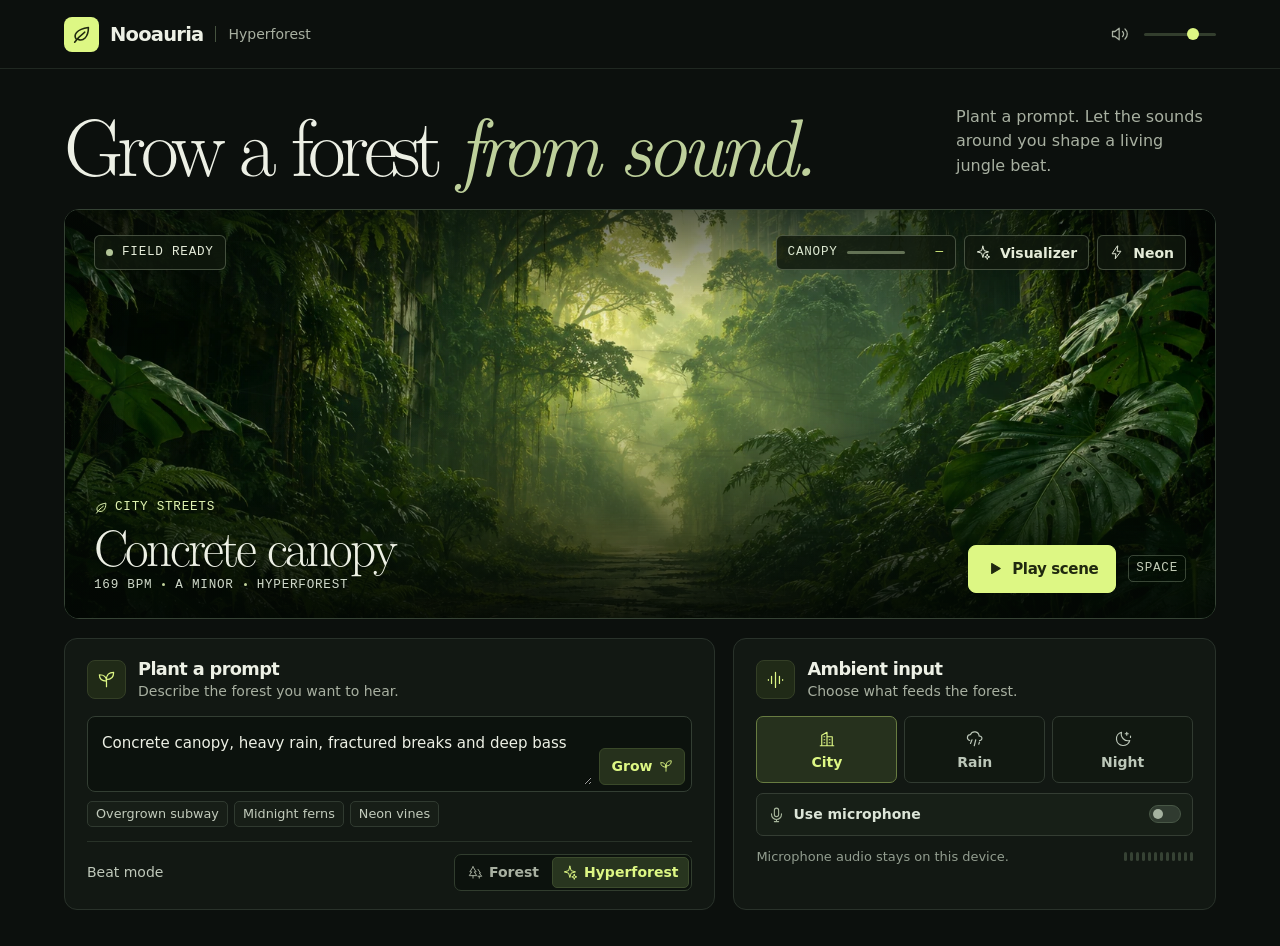
==== commit a5cba158: "Restore Nooauria green styling" ====
--- a/app/src/main/assets/web/hyperforest/index.html
+++ b/app/src/main/assets/web/hyperforest/index.html
@@ -4,7 +4,7 @@
   <meta charset="utf-8">
   <meta name="viewport" content="width=device-width, initial-scale=1">
   <meta name="color-scheme" content="dark">
-  <meta name="theme-color" content="#061819">
+  <meta name="theme-color" content="#0c100d">
   <meta name="description" content="Grow an evolving jungle beat from a text prompt and the sounds around you.">
   <title>Hyperforest — Nooauria</title>
   <link rel="icon" href="./mark.svg" type="image/svg+xml">
--- a/app/src/main/assets/web/hyperforest/style.css
+++ b/app/src/main/assets/web/hyperforest/style.css
@@ -16,27 +16,27 @@
 
 :root {
   color-scheme: dark;
-  --bg: #061819;
-  --panel: #0d2426;
-  --field: #081b1e;
-  --line: #264649;
-  --ink: #eafbf8;
-  --muted: #a9c8c6;
-  --subtle: #98b8b7;
-  --turquoise: #59ebdd;
-  --turquoise-ink: #062626;
+  --bg: #0c100d;
+  --panel: #121813;
+  --field: #0c120d;
+  --line: #29322a;
+  --ink: #edf0e5;
+  --muted: #a8b0a1;
+  --subtle: #929d8f;
+  --lime: #ddf784;
+  --lime-ink: #20290f;
   --serif: "Canopy Serif", Georgia, serif;
   --mono: "SFMono-Regular", Consolas, "Liberation Mono", monospace;
   --sans: "Inter", "Segoe UI", system-ui, sans-serif;
 }
 
 *, *::before, *::after { box-sizing: border-box; }
-body { margin: 0; min-width: 280px; background: radial-gradient(ellipse at 82% 0%, #103239, transparent 34rem), var(--bg); color: var(--ink); font-family: var(--sans); }
+body { margin: 0; min-width: 280px; background: var(--bg); color: var(--ink); font-family: var(--sans); }
 button, input, textarea { font: inherit; }
 button { color: inherit; cursor: pointer; }
 button:disabled { cursor: wait; opacity: .65; }
 button:focus-visible, a:focus-visible, textarea:focus-visible, input:focus-visible {
-  outline: 2px solid var(--turquoise);
+  outline: 2px solid var(--lime);
   outline-offset: 3px;
 }
 button, a, input { -webkit-tap-highlight-color: transparent; }
@@ -45,54 +45,54 @@
 .icon { flex: none; width: 20px; height: 20px; fill: none; stroke: currentColor; stroke-width: 1.55; stroke-linecap: round; stroke-linejoin: round; }
 .sr-only { position: absolute; width: 1px; height: 1px; margin: -1px; padding: 0; overflow: hidden; clip-path: inset(50%); white-space: nowrap; }
 
-.topbar { border-bottom: 1px solid #183438; }
+.topbar { border-bottom: 1px solid #202821; }
 .topbar-inner, .shell { max-width: 1440px; margin: 0 auto; padding-inline: clamp(22px, 5vw, 74px); }
 .topbar-inner { display: flex; align-items: center; justify-content: space-between; min-height: 68px; }
 .brand-path { display: flex; align-items: center; gap: 12px; }
 .brand { display: inline-flex; align-items: center; gap: 11px; color: var(--ink); text-decoration: none; font-weight: 700; letter-spacing: -.04em; font-size: 1.22rem; }
-.brand:hover { color: var(--turquoise); }
-.instrument-name { border-left: 1px solid #34595a; padding-left: 12px; color: var(--muted); font-size: .875rem; }
-.brand-mark { color: var(--turquoise-ink); background: var(--turquoise); width: 35px; height: 35px; display: grid; place-items: center; border-radius: 8px; }
+.brand:hover { color: var(--lime); }
+.instrument-name { border-left: 1px solid #46533f; padding-left: 12px; color: var(--muted); font-size: .875rem; }
+.brand-mark { color: var(--lime-ink); background: var(--lime); width: 35px; height: 35px; display: grid; place-items: center; border-radius: 8px; }
 .brand-mark .icon { width: 22px; height: 22px; stroke-width: 1.7; }
 .audio-control { display: flex; align-items: center; gap: 6px; }
 .icon-button { display: grid; place-items: center; width: 36px; height: 36px; padding: 0; border: 0; border-radius: 7px; background: transparent; color: var(--muted); }
-.icon-button:hover { color: var(--turquoise); background: #163739; }
-#volume { width: 72px; margin: 0; cursor: pointer; accent-color: var(--turquoise); }
-#volume::-webkit-slider-runnable-track { background: #325352; height: 3px; border-radius: 3px; }
+.icon-button:hover { color: var(--lime); background: #1b2319; }
+#volume { width: 72px; margin: 0; cursor: pointer; accent-color: var(--lime); }
+#volume::-webkit-slider-runnable-track { background: #333e2d; height: 3px; border-radius: 3px; }
 #volume::-webkit-slider-thumb { appearance: none; margin-top: -5px; }
 #volume { appearance: none; height: 26px; background: transparent; }
-#volume::-webkit-slider-thumb { width: 12px; height: 12px; background: var(--turquoise); border-radius: 50%; }
-#volume::-moz-range-track { background: #325352; height: 3px; border-radius: 3px; }
-#volume::-moz-range-thumb { width: 12px; height: 12px; background: var(--turquoise); border: 0; border-radius: 50%; }
+#volume::-webkit-slider-thumb { width: 12px; height: 12px; background: var(--lime); border-radius: 50%; }
+#volume::-moz-range-track { background: #333e2d; height: 3px; border-radius: 3px; }
+#volume::-moz-range-thumb { width: 12px; height: 12px; background: var(--lime); border: 0; border-radius: 50%; }
 
 .shell { padding-bottom: 36px; }
 .intro { min-height: 140px; display: flex; justify-content: space-between; align-items: flex-end; gap: 26px; padding: 29px 0 27px; }
 .intro h1 { margin: 0; font: 400 clamp(3.1rem, 6.4vw, 6.1rem)/.95 var(--serif); letter-spacing: -.07em; }
-.intro h1 em { color: #8ee5da; font-weight: 400; }
+.intro h1 em { color: #bed09b; font-weight: 400; }
 .intro p { max-width: 260px; margin: 0 0 4px; font-size: 1rem; line-height: 1.53; color: var(--muted); text-wrap: pretty; }
 
-.scene { --canopy: .9; position: relative; isolation: isolate; height: clamp(365px, 32vw, 444px); border: 1px solid #306268; border-radius: 15px; overflow: hidden; background: #112f31; }
-.scene[data-visualizer="true"] { height: clamp(420px, 68vh, 660px); border-color: #4e9d99; }
-.scene[data-neon="true"] { border-color: #56c4c9; box-shadow: 0 0 26px #50d6e822; }
+.scene { --canopy: .9; position: relative; isolation: isolate; height: clamp(365px, 32vw, 444px); border: 1px solid #354234; border-radius: 15px; overflow: hidden; background: #17251a; }
+.scene[data-visualizer="true"] { height: clamp(420px, 68vh, 660px); border-color: #64744b; }
+.scene[data-neon="true"] { border-color: #a46ca9; }
 .scene-layer, .scene-shade, #auriscape-canvas, #field-canvas { position: absolute; inset: 0; width: 100%; height: 100%; }
-.scene-layer { background-size: cover; background-position: center 54%; filter: hue-rotate(var(--scene-hue)) saturate(.94) brightness(var(--scene-light, 1)); }
-.scene[data-neon="true"] .scene-layer { --scene-light: .77; }
-.city-layer { --scene-hue: 18deg; z-index: -5; background-color: #152b33; background-image: url("./city.webp"); }
-.forest-layer { --scene-hue: 57deg; z-index: -4; opacity: var(--canopy); background-color: #1b3c39; background-image: url("./forest.webp"); }
+.scene-layer { background-size: cover; background-position: center 54%; }
+.scene[data-neon="true"] .scene-layer { filter: brightness(.77) saturate(.88); }
+.city-layer { z-index: -5; background-color: #172726; background-image: url("./city.webp"); }
+.forest-layer { z-index: -4; opacity: var(--canopy); background-color: #293c20; background-image: url("./forest.webp"); }
 #auriscape-canvas { z-index: -3; pointer-events: none; }
-.scene-shade { z-index: -2; background: linear-gradient(0deg, rgba(3, 13, 17, .91), rgba(4, 19, 23, .62) 19%, transparent 53%), linear-gradient(180deg, rgba(4, 19, 23, .64), transparent 27%), linear-gradient(90deg, rgba(4, 19, 23, .29), transparent 40%); }
+.scene-shade { z-index: -2; background: linear-gradient(0deg, rgba(3, 8, 4, .91), rgba(4, 10, 5, .62) 19%, transparent 53%), linear-gradient(180deg, rgba(4, 10, 5, .64), transparent 27%), linear-gradient(90deg, rgba(4, 10, 5, .29), transparent 40%); }
 #field-canvas { z-index: -1; pointer-events: none; }
 .scene-top, .scene-bottom { position: absolute; left: 29px; right: 29px; display: flex; justify-content: space-between; }
 .scene-top { top: 25px; gap: 8px; align-items: flex-start; }
 .scene-controls { position: relative; display: flex; flex-wrap: wrap; justify-content: flex-end; gap: 8px; }
 .visualizer-buttons { display: flex; gap: 8px; }
-.field-status, .growth-display, .visualizer-toggle { display: flex; align-items: center; gap: 9px; border: 1px solid #a2ece64a; border-radius: 6px; background: #0a2328e8; min-height: 35px; color: #e6f8f6; padding: 0 11px; white-space: nowrap; }
+.field-status, .growth-display, .visualizer-toggle { display: flex; align-items: center; gap: 9px; border: 1px solid #d8eac845; border-radius: 6px; background: #10190ed1; min-height: 35px; color: #e5ecd9; padding: 0 11px; white-space: nowrap; }
 .field-status, .growth-display, .scene-kicker, .scene-stats, .keyboard-hint { font-family: var(--mono); font-size: .79rem; line-height: 1; letter-spacing: .06em; text-transform: uppercase; }
 .visualizer-toggle { font-size: .875rem; font-weight: 600; }
 .visualizer-toggle .icon { width: 15px; height: 15px; }
-.visualizer-toggle:hover, .visualizer-toggle[aria-pressed="true"] { color: var(--turquoise); background: #134147f0; border-color: #75dcd49e; }
-.neon-toggle:hover, .neon-toggle[aria-pressed="true"] { color: #e1ffff; background: #25384d; border-color: #8ae1eb; }
-.neon-toggle[aria-pressed="true"] .icon { filter: drop-shadow(0 0 4px #5de9ed); }
+.visualizer-toggle:hover, .visualizer-toggle[aria-pressed="true"] { color: var(--lime); background: #26331cf0; border-color: #a1b7669e; }
+.neon-toggle:hover, .neon-toggle[aria-pressed="true"] { color: #ffe0f5; background: #412044; border-color: #d180ce; }
+.neon-toggle[aria-pressed="true"] .icon { filter: drop-shadow(0 0 4px #f476df); }
 .visualizer-signals {
   position: absolute;
   top: calc(100% + 8px);
@@ -102,83 +102,83 @@
   align-items: center;
   gap: 9px 13px;
   padding: 10px 11px;
-  border: 1px solid #a2ece64a;
+  border: 1px solid #d8eac845;
   border-radius: 6px;
-  background: #09282ce8;
+  background: #10190ee8;
   color: var(--ink);
   font: .81rem/1.2 var(--mono);
 }
-.visualizer-signals meter { width: 100%; height: 6px; border: 0; border-radius: 3px; background: #35565a; }
-.visualizer-signals meter::-webkit-meter-bar { border: 0; background: #35565a; box-shadow: none; }
+.visualizer-signals meter { width: 100%; height: 6px; border: 0; border-radius: 3px; background: #455241; }
+.visualizer-signals meter::-webkit-meter-bar { border: 0; background: #455241; box-shadow: none; }
 .visualizer-signals meter::-webkit-meter-optimum-value { border-radius: 3px; background: var(--signal); }
 .visualizer-signals meter::-moz-meter-bar { border-radius: 3px; background: var(--signal); }
-#ambient-signal { --signal: #59ebdd; }
-#auriscape-signal { --signal: #a6baff; }
-.status-light { width: 7px; height: 7px; border-radius: 50%; background: #8cbbb9; }
-.scene[data-playing="true"] .status-light { background: var(--turquoise); box-shadow: 0 0 11px #6bf1e2a2; }
-.growth-display { color: #d6efef; }
-.growth-track { width: 58px; height: 3px; border-radius: 3px; background: #426f72; overflow: hidden; }
-#growth-fill { width: 0; height: 100%; background: var(--turquoise); }
-#growth-value { min-width: 4ch; text-align: right; color: var(--turquoise); }
+#ambient-signal { --signal: #83ddbc; }
+#auriscape-signal { --signal: #e4ec90; }
+.status-light { width: 7px; height: 7px; border-radius: 50%; background: #b3c598; }
+.scene[data-playing="true"] .status-light { background: var(--lime); box-shadow: 0 0 11px #d8ff74a2; }
+.growth-display { color: #dde9d2; }
+.growth-track { width: 58px; height: 3px; border-radius: 3px; background: #637255; overflow: hidden; }
+#growth-fill { width: 0; height: 100%; background: var(--lime); }
+#growth-value { min-width: 4ch; text-align: right; color: var(--lime); }
 .scene-bottom { align-items: flex-end; gap: 18px; bottom: 25px; }
 .scene-info { min-width: 0; }
-.scene-kicker { display: flex; align-items: center; gap: 6px; color: #a7f3e9; }
+.scene-kicker { display: flex; align-items: center; gap: 6px; color: #e0f4b2; }
 .scene-kicker .icon { width: 15px; height: 15px; }
 .scene h2 { margin: 6px 0 7px; font: 400 clamp(2.3rem, 4vw, 4rem)/.95 var(--serif); letter-spacing: -.055em; overflow-wrap: anywhere; text-wrap: balance; }
-.scene-stats { display: flex; align-items: center; gap: 10px; flex-wrap: wrap; color: #c3dedf; line-height: 1.25; }
+.scene-stats { display: flex; align-items: center; gap: 10px; flex-wrap: wrap; color: #d0d9ca; line-height: 1.25; }
 .scene-stats span:empty { display: none; }
-.scene-stats span:not(:empty) + span::before { content: ""; display: inline-block; width: 3px; height: 3px; margin-right: 10px; border-radius: 50%; background: #7cccce; vertical-align: middle; }
+.scene-stats span:not(:empty) + span::before { content: ""; display: inline-block; width: 3px; height: 3px; margin-right: 10px; border-radius: 50%; background: #c2d49b; vertical-align: middle; }
 .transport { display: flex; align-items: center; flex-shrink: 0; gap: 12px; }
-.primary { background: var(--turquoise); color: var(--turquoise-ink); border: 1px solid var(--turquoise); }
-.primary:hover { background: #97ffef; border-color: #97ffef; }
+.primary { background: var(--lime); color: var(--lime-ink); border: 1px solid var(--lime); }
+.primary:hover { background: #ebffa6; border-color: #ebffa6; }
 .transport-button { display: inline-flex; align-items: center; justify-content: center; gap: 9px; min-width: 142px; min-height: 48px; padding: 0 17px; font-size: .94rem; font-weight: 700; letter-spacing: -.025em; border-radius: 8px; }
 .transport-button .icon { width: 17px; height: 17px; }
-.keyboard-hint { color: #b7d4d2; }
-.keyboard-hint kbd { display: inline-block; font: inherit; padding: 6px 7px; border: 1px solid #a5e2e143; border-radius: 5px; }
+.keyboard-hint { color: #c1cbb6; }
+.keyboard-hint kbd { display: inline-block; font: inherit; padding: 6px 7px; border: 1px solid #d2e4c043; border-radius: 5px; }
 
 .studio { display: grid; grid-template-columns: minmax(0, 1.35fr) minmax(0, 1fr); gap: 18px; margin-top: 19px; }
 .panel { background: var(--panel); border: 1px solid var(--line); border-radius: 13px; padding: 20px 22px 18px; min-width: 0; }
 .panel-heading { display: flex; align-items: center; gap: 12px; margin-bottom: 15px; }
-.panel-icon { display: grid; place-items: center; flex: 0 0 39px; height: 39px; background: #15393a; color: var(--turquoise); border: 1px solid #285b5d; border-radius: 8px; }
+.panel-icon { display: grid; place-items: center; flex: 0 0 39px; height: 39px; background: #202a17; color: var(--lime); border: 1px solid #343f26; border-radius: 8px; }
 .panel-icon .icon { width: 19px; height: 19px; }
 .panel h2 { margin: 0 0 3px; font-size: 1.11rem; line-height: 1.13; letter-spacing: -.035em; font-weight: 650; }
 .panel p:not(.error) { margin: 0; color: var(--muted); font-size: .875rem; line-height: 1.35; }
-.seed-entry { display: flex; gap: 7px; background: var(--field); border: 1px solid #305055; border-radius: 8px; padding: 6px; align-items: stretch; }
-.seed-entry:focus-within { border-color: #6dbcb5; }
+.seed-entry { display: flex; gap: 7px; background: var(--field); border: 1px solid #333e33; border-radius: 8px; padding: 6px; align-items: stretch; }
+.seed-entry:focus-within { border-color: #91a663; }
 .seed-entry textarea { display: block; width: 100%; min-width: 0; min-height: 43px; resize: vertical; margin: 0; background: none; border: 0; color: var(--ink); font-size: .94rem; line-height: 1.4; padding: 10px 8px; }
 .seed-entry textarea:focus { outline: none; }
 .seed-entry textarea::placeholder { color: var(--subtle); }
-.seed-button { display: inline-flex; align-items: center; gap: 7px; align-self: flex-end; color: var(--turquoise); background: #143e40; border: 1px solid #316368; border-radius: 6px; font-weight: 640; font-size: .875rem; padding: 0 11px; height: 37px; }
+.seed-button { display: inline-flex; align-items: center; gap: 7px; align-self: flex-end; color: var(--lime); background: #26311c; border: 1px solid #3a4929; border-radius: 6px; font-weight: 640; font-size: .875rem; padding: 0 11px; height: 37px; }
 .seed-button .icon { height: 14px; width: 14px; }
-.seed-button:hover { border-color: #5e9b9a; background: #204f53; }
+.seed-button:hover { border-color: #72864c; background: #334124; }
 .prompt-presets { display: flex; flex-wrap: wrap; gap: 6px; margin-top: 9px; }
-.prompt-presets button { color: #bfd5d5; background: #122d30; border: 1px solid #2d4c50; border-radius: 5px; padding: 5px 8px; font-size: .8rem; line-height: 1.1; }
-.prompt-presets button:hover { color: var(--turquoise); border-color: #4d8589; }
-.mode-row { display: flex; justify-content: space-between; align-items: center; gap: 10px; border-top: 1px solid #244345; padding-top: 12px; margin-top: 14px; }
-.control-label { color: #c3dbd9; font-size: .875rem; font-weight: 500; }
-.mode-switch { display: flex; gap: 2px; border: 1px solid #2c5357; border-radius: 7px; background: var(--field); padding: 2px; }
+.prompt-presets button { color: #c2cbbc; background: #171e17; border: 1px solid #303a30; border-radius: 5px; padding: 5px 8px; font-size: .8rem; line-height: 1.1; }
+.prompt-presets button:hover { color: var(--lime); border-color: #69784d; }
+.mode-row { display: flex; justify-content: space-between; align-items: center; gap: 10px; border-top: 1px solid #283228; padding-top: 12px; margin-top: 14px; }
+.control-label { color: #bfc8ba; font-size: .875rem; font-weight: 500; }
+.mode-switch { display: flex; gap: 2px; border: 1px solid #313d2e; border-radius: 7px; background: var(--field); padding: 2px; }
 .mode-switch button { display: flex; align-items: center; gap: 6px; min-height: 31px; padding: 0 10px; border-radius: 5px; color: var(--muted); border: 1px solid transparent; background: transparent; font-size: .875rem; font-weight: 550; }
-.mode-switch button:hover { color: var(--turquoise); }
-.mode-switch button[aria-pressed="true"] { color: var(--turquoise); background: #174145; border-color: #357478; }
+.mode-switch button:hover { color: var(--lime); }
+.mode-switch button[aria-pressed="true"] { color: var(--lime); background: #28351f; border-color: #3c4b2d; }
 .mode-switch .icon { width: 15px; height: 15px; }
 
 .sources { display: grid; grid-template-columns: repeat(3, minmax(0, 1fr)); gap: 7px; margin-bottom: 10px; }
-.source { display: flex; flex-direction: column; align-items: center; justify-content: center; gap: 7px; min-height: 67px; padding: 5px; color: #bdd6d6; background: #0e2528; border: 1px solid #315458; border-radius: 7px; font-size: .875rem; line-height: 1; font-weight: 560; }
-.source:hover { color: var(--turquoise); border-color: #4d8589; }
-.source[aria-pressed="true"] { background: #153f43; color: var(--turquoise); border-color: #4d9799; }
+.source { display: flex; flex-direction: column; align-items: center; justify-content: center; gap: 7px; min-height: 67px; padding: 5px; color: #bcc7b9; background: #111811; border: 1px solid #313b31; border-radius: 7px; font-size: .875rem; line-height: 1; font-weight: 560; }
+.source:hover { color: var(--lime); border-color: #69784d; }
+.source[aria-pressed="true"] { background: #26311d; color: var(--lime); border-color: #687c41; }
 .source .icon { height: 18px; width: 18px; }
-.mic-button { display: flex; justify-content: space-between; align-items: center; gap: 10px; min-height: 43px; width: 100%; padding: 0 11px; border: 1px solid #335559; border-radius: 7px; color: #d7efee; background: #122e31; font-size: .875rem; font-weight: 550; text-align: left; }
-.mic-button:hover { border-color: #5a9698; }
+.mic-button { display: flex; justify-content: space-between; align-items: center; gap: 10px; min-height: 43px; width: 100%; padding: 0 11px; border: 1px solid #343d33; border-radius: 7px; color: #dce5d8; background: #171f17; font-size: .875rem; font-weight: 550; text-align: left; }
+.mic-button:hover { border-color: #687951; }
 .mic-label { display: inline-flex; align-items: center; gap: 8px; }
-.mic-label .icon { width: 17px; height: 17px; color: #a1c8c6; }
-.switch { width: 32px; height: 18px; background: #2c474a; border: 1px solid #416569; border-radius: 10px; }
-.switch::before { content: ""; display: block; margin: 3px; width: 10px; height: 10px; border-radius: 50%; background: #a3c7c7; transition: transform .18s ease; }
-.mic-button[aria-pressed="true"] .switch { background: #35676a; border-color: #5d9fa3; }
-.mic-button[aria-pressed="true"] .switch::before { background: var(--turquoise); transform: translateX(14px); }
+.mic-label .icon { width: 17px; height: 17px; color: #a8b79d; }
+.switch { width: 32px; height: 18px; background: #303b30; border: 1px solid #485746; border-radius: 10px; }
+.switch::before { content: ""; display: block; margin: 3px; width: 10px; height: 10px; border-radius: 50%; background: #a5b2a0; transition: transform .18s ease; }
+.mic-button[aria-pressed="true"] .switch { background: #52633b; border-color: #879e62; }
+.mic-button[aria-pressed="true"] .switch::before { background: var(--lime); transform: translateX(14px); }
 .input-details { display: flex; justify-content: space-between; align-items: center; gap: 12px; padding-top: 12px; color: var(--subtle); font-size: .81rem; line-height: 1.35; }
 .input-meter { display: flex; align-items: center; gap: 3px; }
-.input-meter i { width: 3px; height: 9px; border-radius: 2px; background: #2d5257; }
-.input-meter i.active { background: #65d9d3; box-shadow: 0 0 6px #65d9d340; }
+.input-meter i { width: 3px; height: 9px; border-radius: 2px; background: #364234; }
+.input-meter i.active { background: #b1ce70; box-shadow: 0 0 6px #b1ce7040; }
 .error { margin: 10px 0 0; font-size: .875rem; color: #ffd7a3; line-height: 1.4; }
 .transport-error { padding: 10px 12px; border: 1px solid #635439; border-radius: 6px; background: #2b2314; }
 
